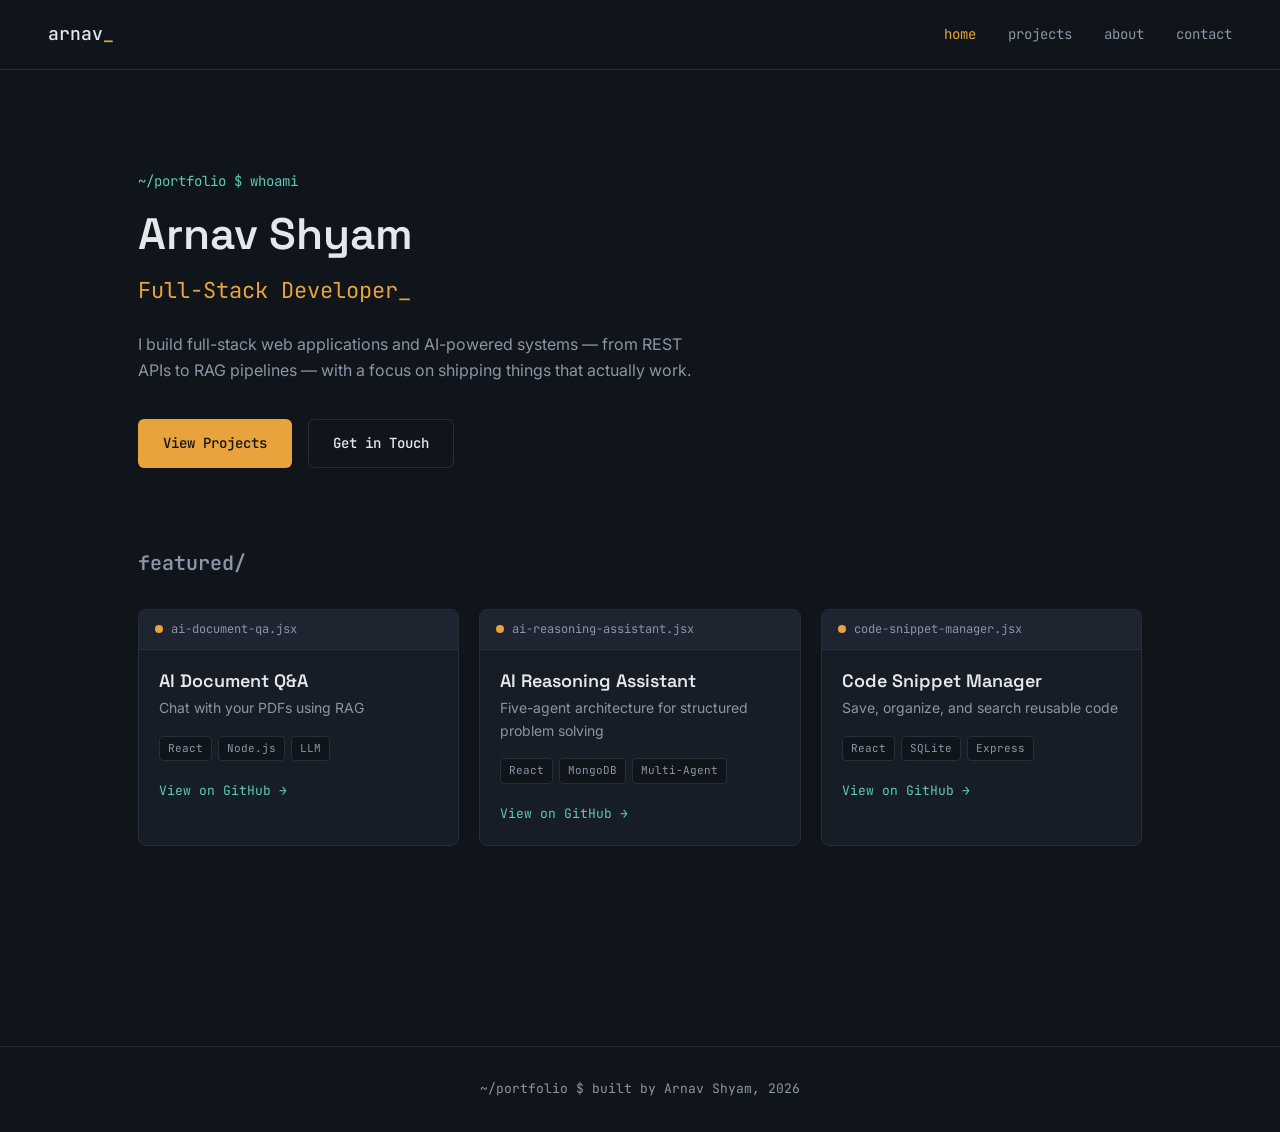
==== index.html @ 19be97e8 "Initial commit: developer portfolio" ====
<!DOCTYPE html>
<html lang="en">
<head>
  <meta charset="UTF-8" />
  <meta name="viewport" content="width=device-width, initial-scale=1.0" />
  <title>Arnav Shyam — Full-Stack Developer</title>
  <link rel="preconnect" href="https://fonts.googleapis.com" />
  <link rel="preconnect" href="https://fonts.gstatic.com" crossorigin />
  <link
    href="https://fonts.googleapis.com/css2?family=Space+Grotesk:wght@400;500;600;700&family=Inter:wght@400;500;600&family=JetBrains+Mono:wght@400;500&display=swap"
    rel="stylesheet"
  />
  <link rel="stylesheet" href="style.css" />
</head>
<body>
  <nav class="nav">
    <a href="index.html" class="nav-logo">arnav<span class="cursor-blink">_</span></a>
    <div class="nav-links">
      <a href="index.html" class="nav-link">home</a>
      <a href="projects.html" class="nav-link">projects</a>
      <a href="about.html" class="nav-link">about</a>
      <a href="contact.html" class="nav-link">contact</a>
    </div>
  </nav>

  <div class="page">
    <section class="hero">
      <p class="hero-eyebrow">~/portfolio $ whoami</p>
      <h1 class="hero-name">Arnav Shyam</h1>
      <p class="hero-role"><span id="hero-role-text"></span><span class="cursor-blink">_</span></p>
      <p class="hero-desc">
        I build full-stack web applications and AI-powered systems —
        from REST APIs to RAG pipelines — with a focus on shipping
        things that actually work.
      </p>
      <div class="hero-actions">
        <a href="projects.html" class="btn btn-primary">View Projects</a>
        <a href="contact.html" class="btn btn-secondary">Get in Touch</a>
      </div>
    </section>

    <section class="featured">
      <h2 class="section-title"><span class="mono-label">featured/</span></h2>
      <div class="project-grid">

        <div class="project-card">
          <div class="card-tab"><span class="dot"></span>ai-document-qa.jsx</div>
          <div class="card-body">
            <h3>AI Document Q&A</h3>
            <p class="card-tagline">Chat with your PDFs using RAG</p>
            <div class="tag-row">
              <span class="tag">React</span>
              <span class="tag">Node.js</span>
              <span class="tag">LLM</span>
            </div>
            <a href="https://github.com/shaym2024arnav-eng/ai-document-qa" target="_blank" rel="noopener noreferrer" class="card-link">View on GitHub →</a>
          </div>
        </div>

        <div class="project-card">
          <div class="card-tab"><span class="dot"></span>ai-reasoning-assistant.jsx</div>
          <div class="card-body">
            <h3>AI Reasoning Assistant</h3>
            <p class="card-tagline">Five-agent architecture for structured problem solving</p>
            <div class="tag-row">
              <span class="tag">React</span>
              <span class="tag">MongoDB</span>
              <span class="tag">Multi-Agent</span>
            </div>
            <a href="https://github.com/shaym2024arnav-eng/Aireasoningassistant" target="_blank" rel="noopener noreferrer" class="card-link">View on GitHub →</a>
          </div>
        </div>

        <div class="project-card">
          <div class="card-tab"><span class="dot"></span>code-snippet-manager.jsx</div>
          <div class="card-body">
            <h3>Code Snippet Manager</h3>
            <p class="card-tagline">Save, organize, and search reusable code</p>
            <div class="tag-row">
              <span class="tag">React</span>
              <span class="tag">SQLite</span>
              <span class="tag">Express</span>
            </div>
            <a href="https://github.com/shaym2024arnav-eng/code-snippet-manager" target="_blank" rel="noopener noreferrer" class="card-link">View on GitHub →</a>
          </div>
        </div>

      </div>
    </section>
  </div>

  <footer>~/portfolio $ built by Arnav Shyam, 2026</footer>

  <script src="script.js"></script>
</body>
</html>
---- style.css ----
:root {
  --bg: #10151c;
  --surface: #171d27;
  --surface-hover: #1e2530;
  --border: #262e3a;
  --text: #e4e7eb;
  --text-muted: #8b95a5;
  --amber: #e8a33d;
  --teal: #5ec8b8;

  --font-display: "Space Grotesk", sans-serif;
  --font-body: "Inter", sans-serif;
  --font-mono: "JetBrains Mono", monospace;
}

* {
  margin: 0;
  padding: 0;
  box-sizing: border-box;
}

body {
  background-color: var(--bg);
  color: var(--text);
  font-family: var(--font-body);
  line-height: 1.6;
}

a {
  color: var(--teal);
  text-decoration: none;
}

a:hover {
  text-decoration: underline;
}

h1, h2, h3, h4 {
  font-family: var(--font-display);
  font-weight: 600;
  line-height: 1.2;
}

::selection {
  background-color: var(--amber);
  color: var(--bg);
}

:focus-visible {
  outline: 2px solid var(--amber);
  outline-offset: 2px;
}

img {
  max-width: 100%;
}

/* ===== NAV ===== */
.nav {
  display: flex;
  justify-content: space-between;
  align-items: center;
  padding: 20px 48px;
  border-bottom: 1px solid var(--border);
  position: sticky;
  top: 0;
  background-color: var(--bg);
  z-index: 10;
}

.nav-logo {
  font-family: var(--font-mono);
  font-size: 18px;
  font-weight: 500;
  color: var(--text) !important;
  text-decoration: none !important;
}

.cursor-blink {
  color: var(--amber);
  animation: blink 1s step-end infinite;
}

@keyframes blink {
  50% { opacity: 0; }
}

.nav-links {
  display: flex;
  gap: 32px;
}

.nav-link {
  font-family: var(--font-mono);
  font-size: 14px;
  color: var(--text-muted) !important;
  text-decoration: none !important;
  transition: color 0.2s;
}

.nav-link:hover {
  color: var(--text) !important;
}

.nav-link.active {
  color: var(--amber) !important;
}

@media (max-width: 640px) {
  .nav { padding: 16px 20px; }
  .nav-links { gap: 16px; }
  .nav-link { font-size: 12px; }
}

/* ===== LAYOUT ===== */
.page {
  max-width: 1100px;
  margin: 0 auto;
  padding: 0 48px;
}

.page-eyebrow {
  font-family: var(--font-mono);
  font-size: 14px;
  color: var(--teal);
  margin: 60px 0 16px;
}

.page h1 {
  font-size: 44px;
  margin-bottom: 12px;
}

.page-desc {
  color: var(--text-muted);
  max-width: 560px;
  margin-bottom: 40px;
}

footer {
  border-top: 1px solid var(--border);
  margin-top: 100px;
  padding: 32px 48px;
  text-align: center;
  font-family: var(--font-mono);
  font-size: 13px;
  color: var(--text-muted);
}

/* ===== HERO (Home) ===== */
.hero {
  padding: 100px 0 80px;
}

.hero-eyebrow {
  font-family: var(--font-mono);
  font-size: 14px;
  color: var(--teal);
  margin-bottom: 16px;
}

.hero-name {
  font-size: 56px;
  margin-bottom: 8px;
}

.hero-role {
  font-family: var(--font-mono);
  font-size: 22px;
  color: var(--amber);
  min-height: 32px;
  margin-bottom: 24px;
}

.hero-desc {
  max-width: 560px;
  color: var(--text-muted);
  font-size: 16px;
  margin-bottom: 36px;
}

.hero-actions {
  display: flex;
  gap: 16px;
}

.btn {
  padding: 12px 24px;
  border-radius: 6px;
  font-family: var(--font-mono);
  font-size: 14px;
  font-weight: 500;
  text-decoration: none !important;
  transition: all 0.2s;
  display: inline-block;
  border: 1px solid transparent;
  cursor: pointer;
}

.btn-primary {
  background-color: var(--amber);
  color: var(--bg) !important;
}

.btn-primary:hover {
  background-color: #f0b158;
}

.btn-secondary {
  background-color: transparent;
  color: var(--text) !important;
  border: 1px solid var(--border);
}

.btn-secondary:hover {
  border-color: var(--teal);
  color: var(--teal) !important;
}

/* ===== PROJECT CARDS (Home featured) ===== */
.featured {
  padding-bottom: 100px;
}

.section-title {
  margin-bottom: 32px;
}

.mono-label {
  font-family: var(--font-mono);
  font-size: 20px;
  color: var(--text-muted);
}

.project-grid {
  display: grid;
  grid-template-columns: repeat(auto-fit, minmax(300px, 1fr));
  gap: 20px;
}

.project-card {
  background-color: var(--surface);
  border: 1px solid var(--border);
  border-radius: 8px;
  overflow: hidden;
  transition: border-color 0.2s, transform 0.2s;
}

.project-card:hover {
  border-color: var(--amber);
  transform: translateY(-2px);
}

.card-tab {
  display: flex;
  align-items: center;
  gap: 8px;
  padding: 10px 16px;
  background-color: var(--surface-hover);
  border-bottom: 1px solid var(--border);
  font-family: var(--font-mono);
  font-size: 12px;
  color: var(--text-muted);
}

.dot {
  width: 8px;
  height: 8px;
  border-radius: 50%;
  background-color: var(--amber);
  flex-shrink: 0;
}

.card-body {
  padding: 20px;
}

.card-body h3 {
  font-size: 18px;
  margin-bottom: 6px;
}

.card-tagline {
  color: var(--text-muted);
  font-size: 14px;
  margin-bottom: 16px;
}

.tag-row {
  display: flex;
  flex-wrap: wrap;
  gap: 6px;
  margin-bottom: 16px;
}

.tag {
  font-family: var(--font-mono);
  font-size: 11px;
  padding: 3px 8px;
  background-color: var(--bg);
  border: 1px solid var(--border);
  border-radius: 4px;
  color: var(--text-muted);
}

.card-link {
  font-family: var(--font-mono);
  font-size: 13px;
  color: var(--teal) !important;
}

/* ===== PROJECTS PAGE (full list) ===== */
.filter-row {
  display: flex;
  flex-wrap: wrap;
  gap: 8px;
  margin-bottom: 40px;
}

.filter-btn {
  font-family: var(--font-mono);
  font-size: 12px;
  padding: 6px 14px;
  border-radius: 20px;
  border: 1px solid var(--border);
  background-color: transparent;
  color: var(--text-muted);
  cursor: pointer;
  transition: all 0.2s;
}

.filter-btn:hover {
  border-color: var(--teal);
  color: var(--text);
}

.filter-btn.active {
  background-color: var(--amber);
  border-color: var(--amber);
  color: var(--bg);
}

.projects-list {
  display: flex;
  flex-direction: column;
  gap: 16px;
  padding-bottom: 100px;
}

.project-row {
  background-color: var(--surface);
  border: 1px solid var(--border);
  border-radius: 8px;
  padding: 24px;
  transition: border-color 0.2s;
}

.project-row:hover {
  border-color: var(--amber);
}

.project-row-header {
  display: flex;
  justify-content: space-between;
  align-items: center;
  margin-bottom: 10px;
  gap: 12px;
  flex-wrap: wrap;
}

.project-row-header h3 {
  font-size: 20px;
}

.row-link {
  font-family: var(--font-mono);
  font-size: 13px;
  white-space: nowrap;
}

.project-row-desc {
  color: var(--text-muted);
  margin-bottom: 16px;
  max-width: 700px;
}

/* ===== ABOUT PAGE ===== */
.about-grid {
  display: grid;
  grid-template-columns: 1fr 1.5fr;
  gap: 60px;
  padding-bottom: 100px;
}

.about-photo-placeholder {
  width: 100%;
  aspect-ratio: 1;
  background-color: var(--surface);
  border: 1px solid var(--border);
  border-radius: 8px;
  display: flex;
  align-items: center;
  justify-content: center;
  font-family: var(--font-mono);
  color: var(--text-muted);
  font-size: 60px;
}

.about-bio p {
  color: var(--text-muted);
  margin-bottom: 16px;
  max-width: 600px;
}

.skills-block {
  margin-top: 32px;
}

.skills-block h3 {
  font-family: var(--font-mono);
  font-size: 14px;
  color: var(--teal);
  margin-bottom: 12px;
  text-transform: lowercase;
}

.skills-block .tag-row {
  margin-bottom: 24px;
}

.timeline {
  margin-top: 32px;
}

.timeline-item {
  display: flex;
  gap: 20px;
  padding-bottom: 20px;
  border-left: 2px solid var(--border);
  padding-left: 20px;
  margin-left: 6px;
  position: relative;
}

.timeline-item::before {
  content: "";
  width: 10px;
  height: 10px;
  border-radius: 50%;
  background-color: var(--amber);
  position: absolute;
  left: -6px;
  top: 4px;
}

.timeline-date {
  font-family: var(--font-mono);
  font-size: 12px;
  color: var(--text-muted);
  white-space: nowrap;
}

.timeline-content strong {
  display: block;
  margin-bottom: 4px;
}

.timeline-content span {
  color: var(--text-muted);
  font-size: 14px;
}

@media (max-width: 768px) {
  .about-grid {
    grid-template-columns: 1fr;
  }
  .about-photo-placeholder {
    max-width: 200px;
  }
}

/* ===== CONTACT PAGE ===== */
.contact-grid {
  display: grid;
  grid-template-columns: 1fr 1fr;
  gap: 60px;
  padding-bottom: 100px;
}

.contact-links {
  display: flex;
  flex-direction: column;
  gap: 16px;
  margin-top: 24px;
}

.contact-link-row {
  display: flex;
  align-items: center;
  gap: 12px;
  padding: 14px 16px;
  background-color: var(--surface);
  border: 1px solid var(--border);
  border-radius: 8px;
  transition: border-color 0.2s;
}

.contact-link-row:hover {
  border-color: var(--teal);
}

.contact-link-row .label {
  font-family: var(--font-mono);
  font-size: 12px;
  color: var(--text-muted);
  width: 70px;
  flex-shrink: 0;
}

.contact-form {
  display: flex;
  flex-direction: column;
  gap: 14px;
}

.contact-form label {
  font-family: var(--font-mono);
  font-size: 12px;
  color: var(--text-muted);
  margin-bottom: -6px;
}

.contact-form input,
.contact-form textarea {
  padding: 12px 14px;
  border-radius: 6px;
  border: 1px solid var(--border);
  background-color: var(--surface);
  color: var(--text);
  font-family: var(--font-body);
  font-size: 14px;
}

.contact-form textarea {
  resize: vertical;
  min-height: 120px;
}

.contact-form input:focus,
.contact-form textarea:focus {
  outline: none;
  border-color: var(--amber);
}

@media (max-width: 768px) {
  .contact-grid {
    grid-template-columns: 1fr;
  }
}

@media (max-width: 640px) {
  .page { padding: 0 20px; }
  .page-eyebrow { margin-top: 40px; }
  .page h1 { font-size: 32px; }
  .hero { padding: 60px 0 50px; }
  .hero-name { font-size: 36px; }
  .hero-role { font-size: 16px; }
  .hero-actions { flex-direction: column; }
}
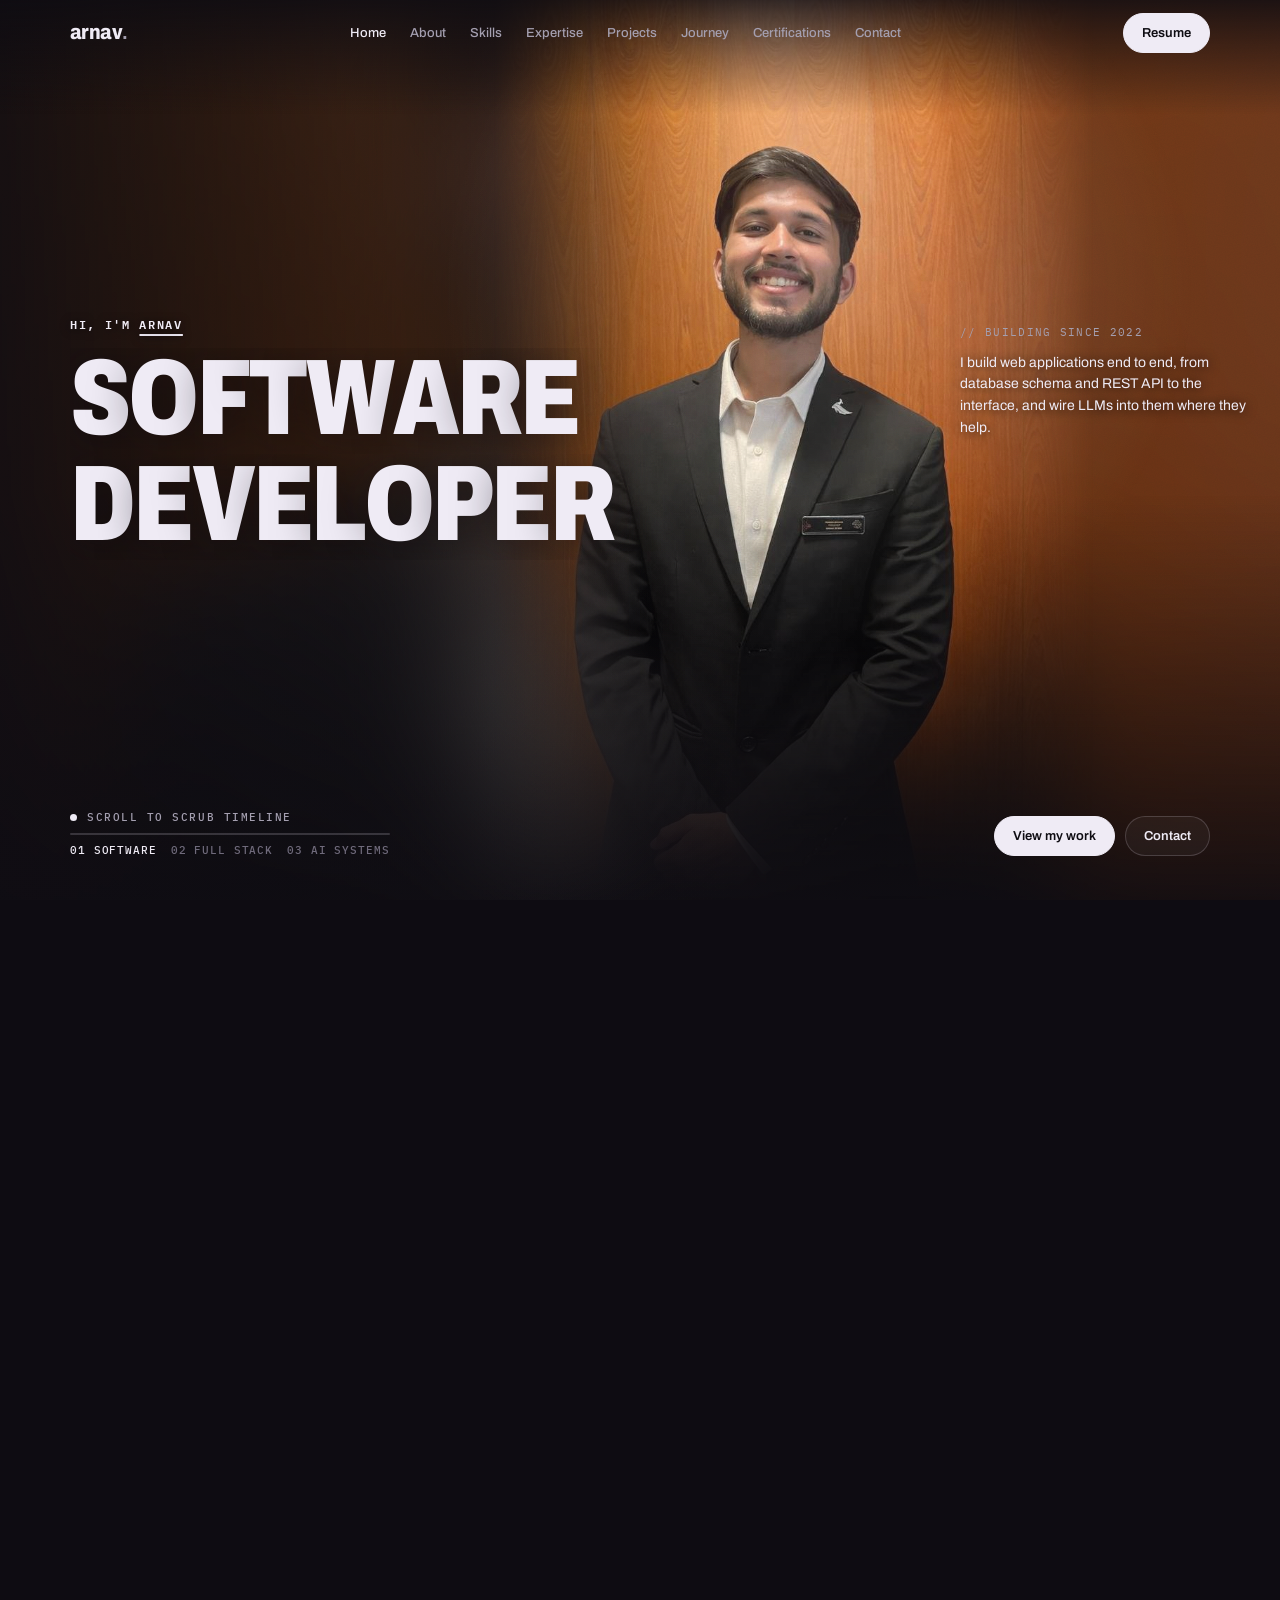
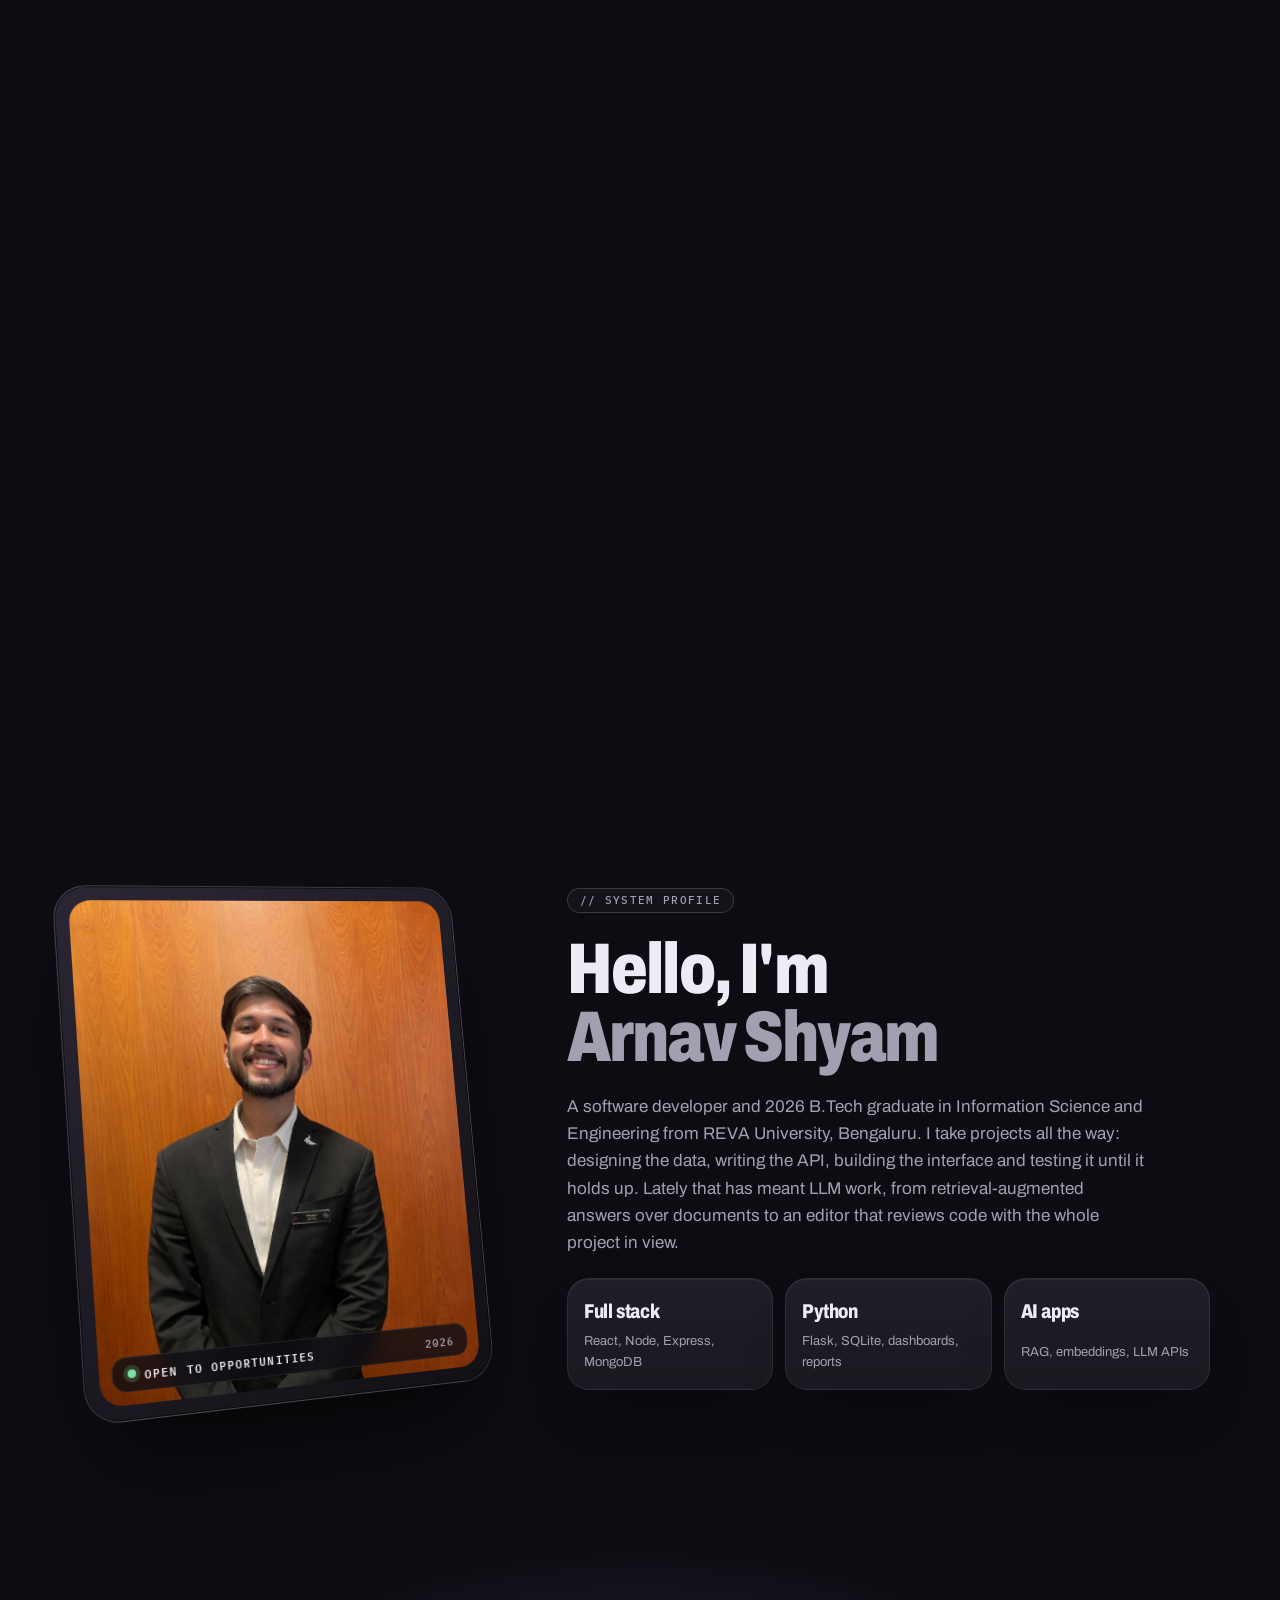
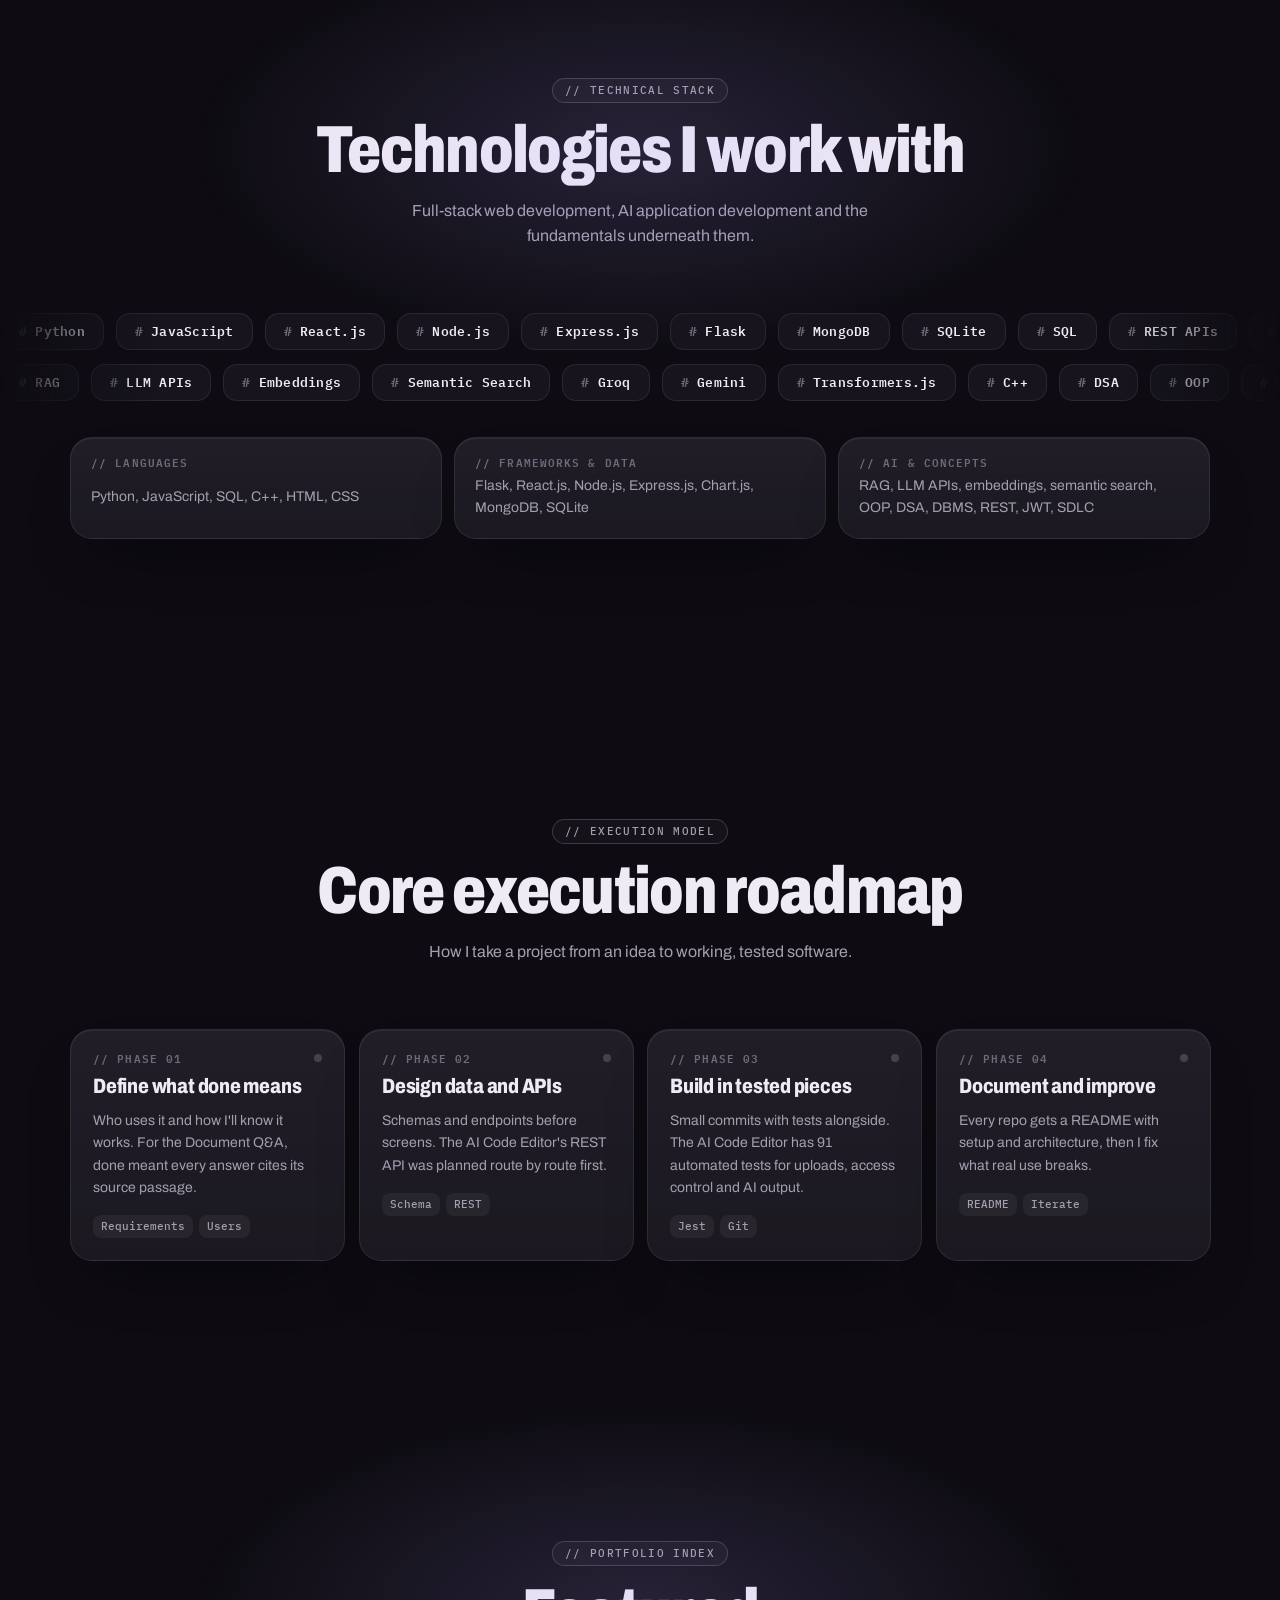
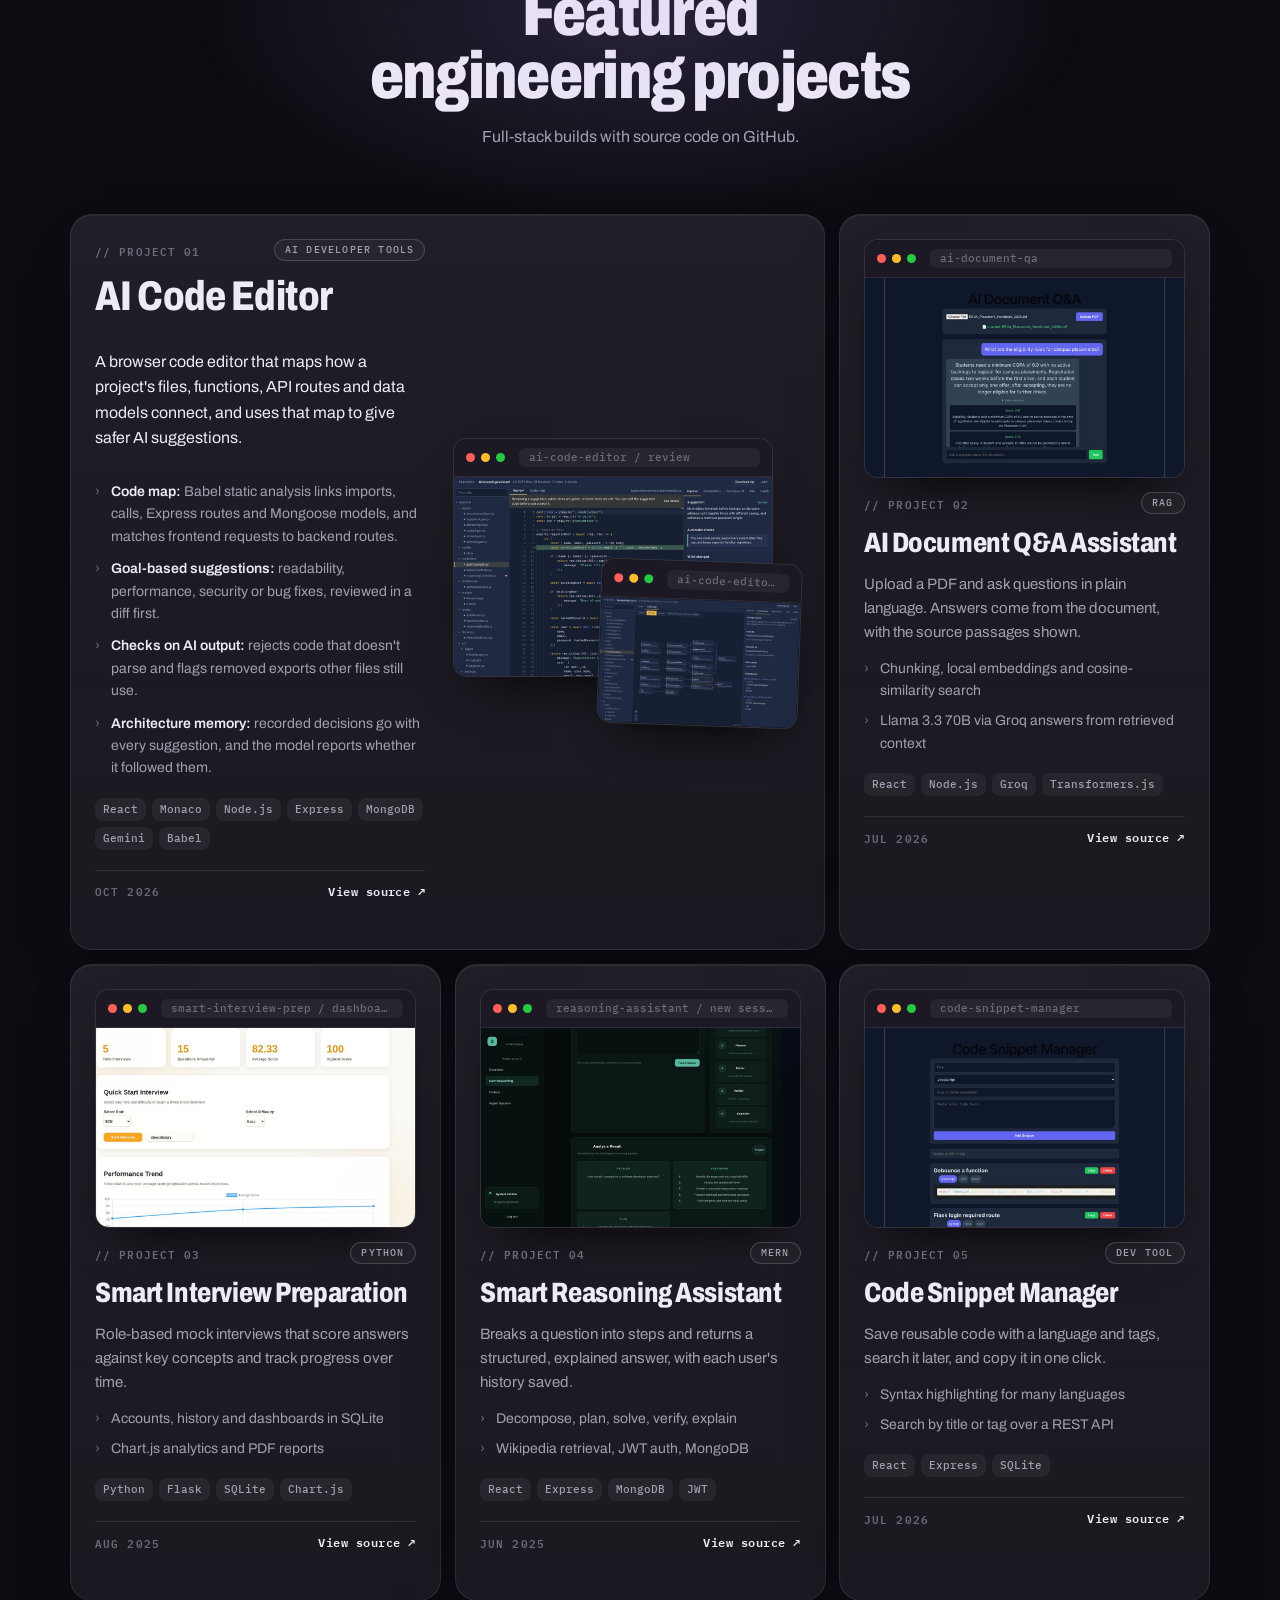
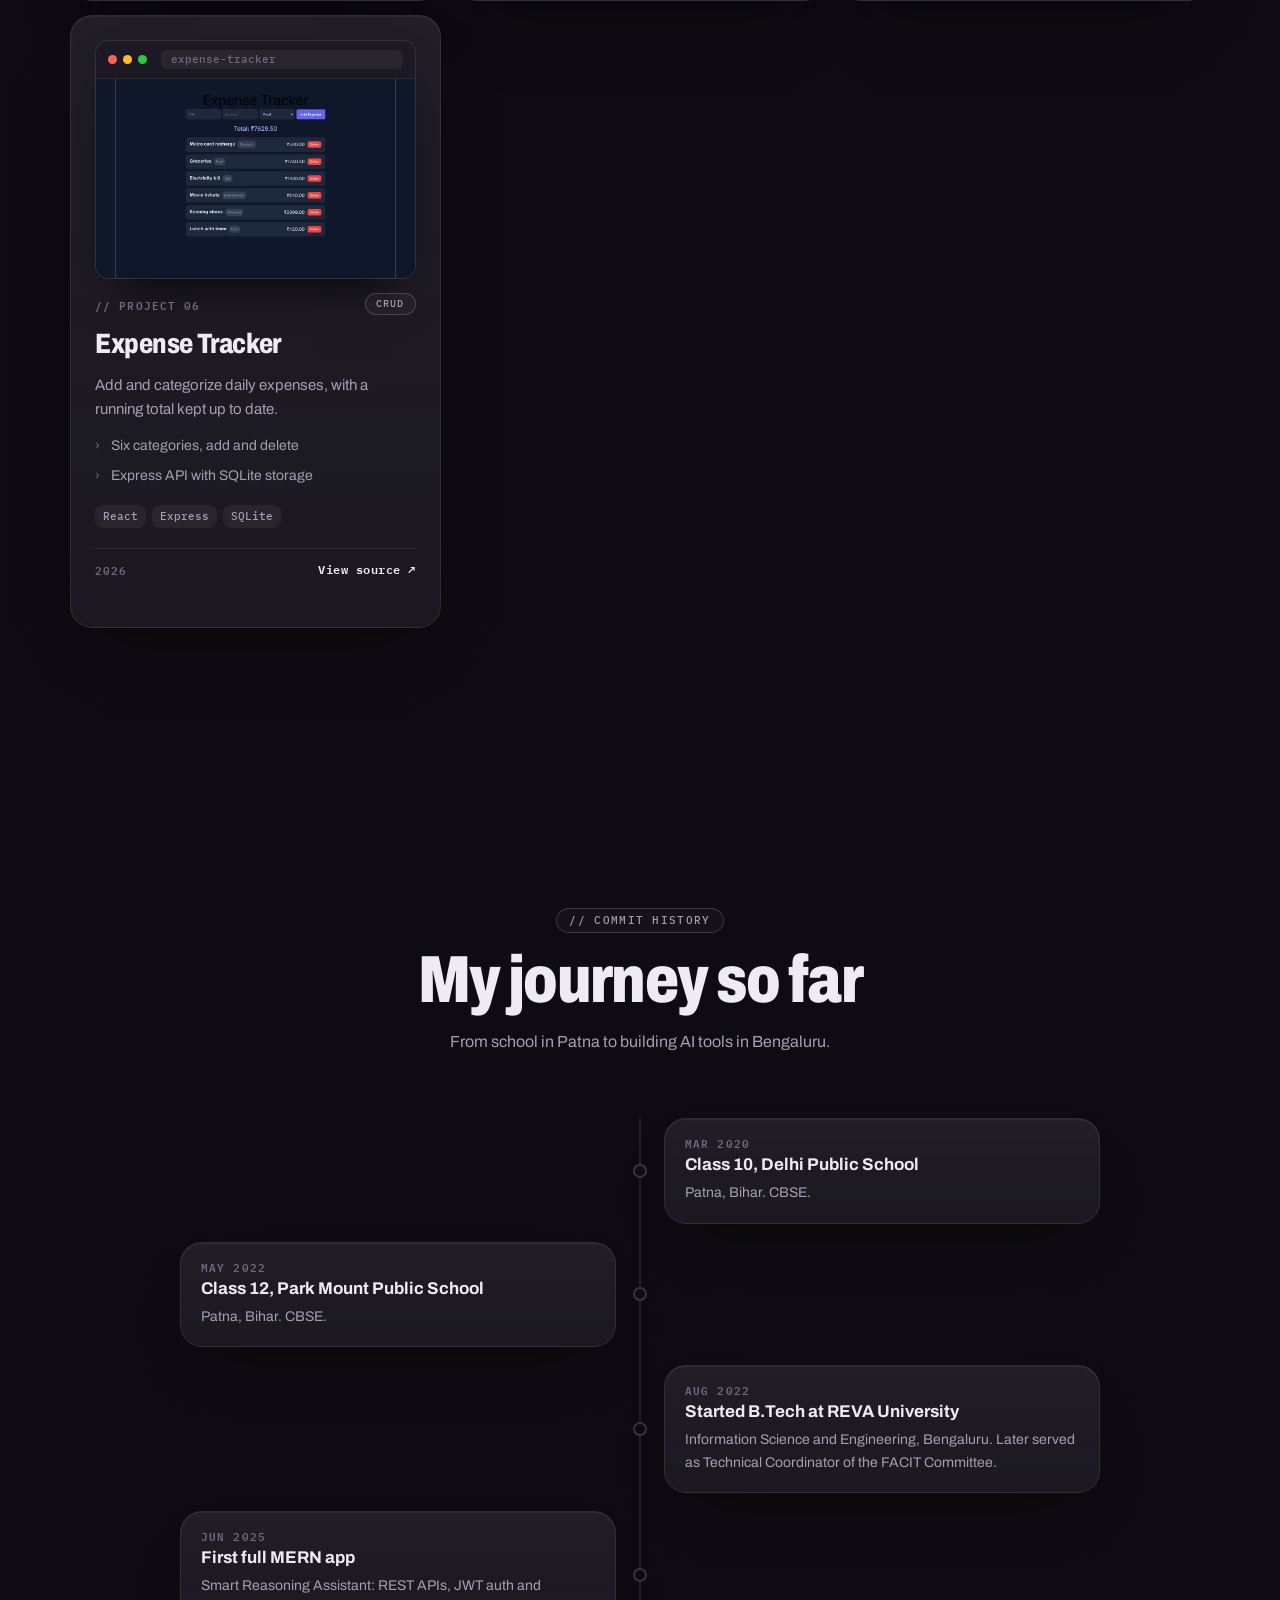
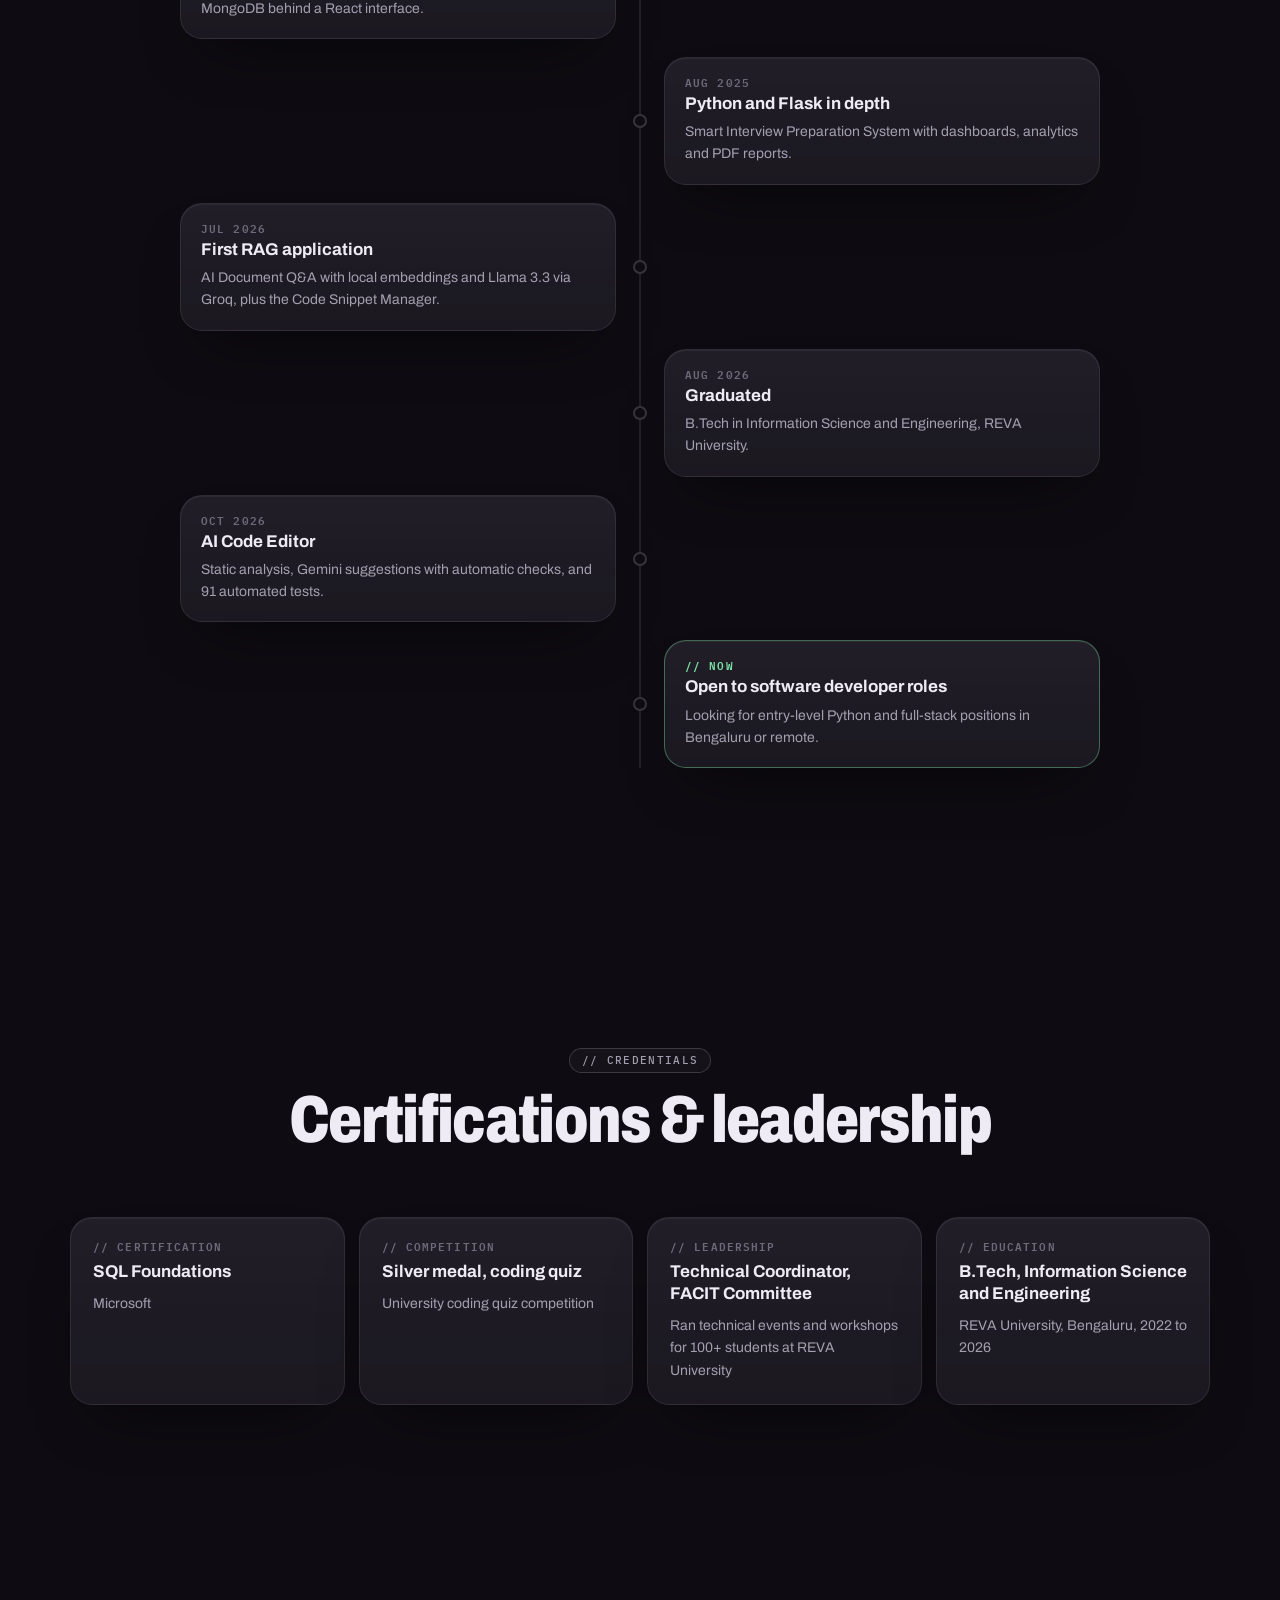
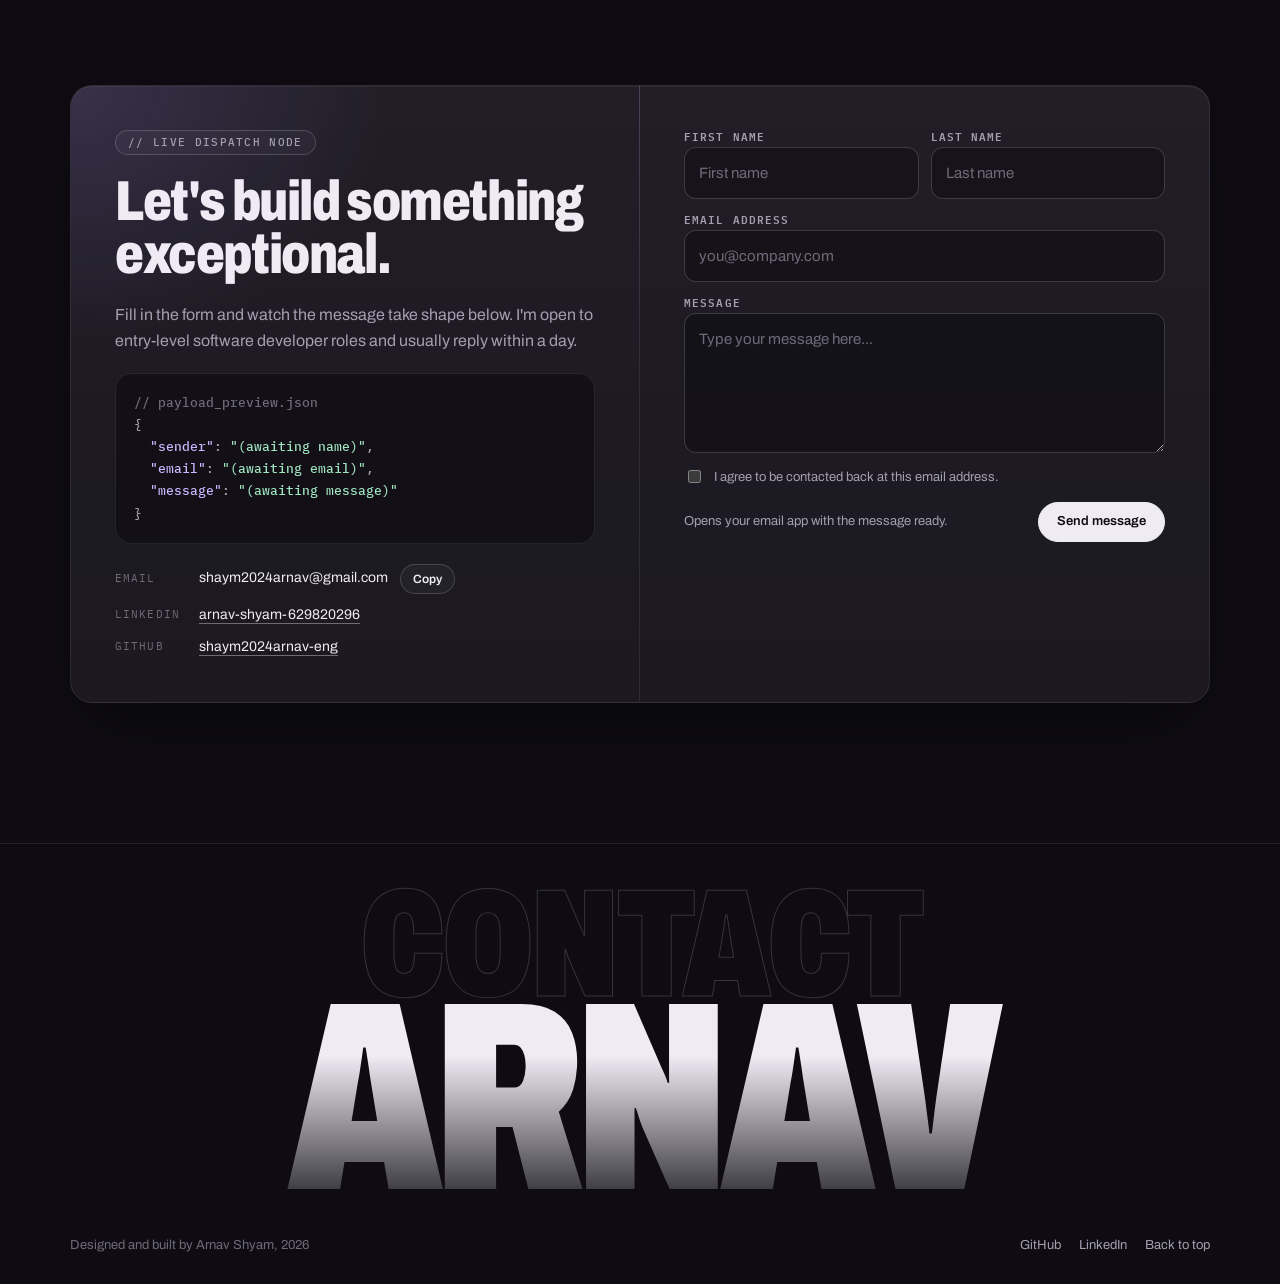
==== commit 09ff9e16: "Add new portfolio design" ====
--- a/index.html
+++ b/index.html
@@ -1,96 +1,983 @@
-<!DOCTYPE html>
+<!doctype html>
 <html lang="en">
 <head>
-  <meta charset="UTF-8" />
-  <meta name="viewport" content="width=device-width, initial-scale=1.0" />
-  <title>Arnav Shyam — Full-Stack Developer</title>
-  <link rel="preconnect" href="https://fonts.googleapis.com" />
-  <link rel="preconnect" href="https://fonts.gstatic.com" crossorigin />
-  <link
-    href="https://fonts.googleapis.com/css2?family=Space+Grotesk:wght@400;500;600;700&family=Inter:wght@400;500;600&family=JetBrains+Mono:wght@400;500&display=swap"
-    rel="stylesheet"
-  />
-  <link rel="stylesheet" href="style.css" />
+<meta charset="utf-8">
+<meta name="viewport" content="width=device-width, initial-scale=1, viewport-fit=cover">
+<title>Arnav Shyam</title>
+<meta name="claude:viewport-fit-sides" content="cover">
+<meta name="description" content="Arnav Shyam, software developer in Bengaluru building full-stack web apps and AI applications: RAG, LLM tools and REST APIs.">
+<link rel="icon" type="image/svg+xml" href="favicon.svg">
+<meta name="theme-color" content="#0e0c12">
+<link rel="canonical" href="https://shaym2024arnav-eng.github.io/portfolio/">
+<meta property="og:type" content="website">
+<meta property="og:url" content="https://shaym2024arnav-eng.github.io/portfolio/">
+<meta property="og:title" content="Arnav Shyam, Software Developer">
+<meta property="og:description" content="Full-stack web apps and AI applications: RAG, LLM tools and REST APIs. Six projects with source code.">
+<meta property="og:image" content="https://shaym2024arnav-eng.github.io/portfolio/og-image.jpg">
+<meta property="og:image:width" content="1200">
+<meta property="og:image:height" content="630">
+<meta name="twitter:card" content="summary_large_image">
+<link rel="preload" as="image" href="photo.jpg">
+<link rel="preconnect" href="https://fonts.googleapis.com">
+<link rel="preconnect" href="https://fonts.gstatic.com" crossorigin>
+<link rel="stylesheet" href="https://fonts.googleapis.com/css2?family=Archivo:wdth,wght@62..125,300..900&family=IBM+Plex+Mono:wght@400;500;600&display=swap">
+<style>
+/* Layout: a full-screen spotlight hero that scrubs with scroll and tilts away, then centered sections of glass cards that tilt into place. */
+:root {
+  --void: #0e0c12;          /* page */
+  --slab: #17141d;          /* cards */
+  --edge: rgba(236, 230, 246, 0.09);
+  --edge-strong: rgba(236, 230, 246, 0.18);
+  --ink: #efebf5;           /* text */
+  --haze: #a49fb0;          /* secondary */
+  --mist: #6f6a7b;          /* tertiary */
+  --live: #7be3a6;          /* availability dot */
+  --glow: rgba(178, 150, 255, 0.16);
+  --display: "Archivo", "Arial Narrow", "Helvetica Neue", Arial, sans-serif;
+  --body: "Archivo", "Helvetica Neue", Arial, sans-serif;
+  --mono: "IBM Plex Mono", ui-monospace, "SFMono-Regular", Consolas, monospace;
+  --wrap: 1180px;
+  --gl: max(20px, env(safe-area-inset-left, 0px));
+  --gr: max(20px, env(safe-area-inset-right, 0px));
+  color-scheme: dark;
+}
+* { box-sizing: border-box; }
+html { scroll-behavior: smooth; scroll-padding-top: 76px; }
+body { margin: 0; background: var(--void); color: var(--ink); font: 400 1rem/1.6 var(--body); -webkit-font-smoothing: antialiased; overflow-x: hidden; }
+body::before { content: ""; position: fixed; inset: 0 0 auto; height: env(safe-area-inset-top, 0px); z-index: 60; background: var(--void); }
+a { color: inherit; }
+img { max-width: 100%; display: block; }
+[hidden] { display: none !important; }
+:focus-visible { outline: 2px solid var(--ink); outline-offset: 3px; }
+::selection { background: var(--ink); color: var(--void); }
+.wrap { width: min(var(--wrap), 100%); margin: 0 auto; padding-left: var(--gl); padding-right: var(--gr); }
+
+.mono { font-family: var(--mono); }
+.tag {
+  display: inline-flex; align-items: center; gap: 8px; padding: 6px 12px; border-radius: 999px;
+  border: 1px solid var(--edge-strong); background: rgba(255, 255, 255, 0.03);
+  font: 500 0.6875rem/1 var(--mono); letter-spacing: 0.12em; text-transform: uppercase; color: var(--haze);
+}
+.heavy { font-family: var(--display); font-variation-settings: "wdth" 78; font-weight: 850; letter-spacing: -0.025em; line-height: 0.95; margin: 0; }
+
+/* Header ----------------------------------------------------------- */
+.top { position: fixed; top: env(safe-area-inset-top, 0px); left: 0; right: 0; z-index: 50; transition: background-color .35s, border-color .35s; border-bottom: 1px solid transparent; }
+.top::before { content: ""; position: absolute; inset: 0 0 -48px; background: linear-gradient(180deg, rgba(14, 12, 18, .85), rgba(14, 12, 18, 0)); pointer-events: none; transition: opacity .35s; }
+.top.solid { background: rgba(14, 12, 18, .78); backdrop-filter: blur(16px) saturate(140%); -webkit-backdrop-filter: blur(16px) saturate(140%); border-bottom-color: var(--edge); }
+.top.solid::before { opacity: 0; }
+.top .wrap { position: relative; display: flex; align-items: center; gap: 24px; height: 66px; }
+.logo { font-family: var(--display); font-variation-settings: "wdth" 88; font-weight: 800; font-size: 1.3rem; letter-spacing: -0.03em; text-decoration: none; }
+.logo b { color: var(--haze); }
+.nav { display: flex; gap: 24px; margin: 0 auto; }
+.nav a { text-decoration: none; color: var(--haze); font-size: .8125rem; font-weight: 500; transition: color .2s; }
+.nav a:hover, .nav a.active { color: var(--ink); }
+.pill {
+  display: inline-flex; align-items: center; justify-content: center; gap: 8px; min-height: 40px; padding: 0 18px; border-radius: 999px;
+  border: 1px solid var(--edge-strong); background: rgba(255, 255, 255, .04); color: var(--ink);
+  font: 600 .8125rem/1 var(--body); text-decoration: none; cursor: pointer; transition: background-color .2s, border-color .2s, transform .3s cubic-bezier(.2,.7,.2,1);
+}
+.pill:hover { border-color: rgba(236, 230, 246, .4); background: rgba(255, 255, 255, .08); }
+.pill.solid { background: var(--ink); color: var(--void); border-color: var(--ink); }
+.pill.solid:hover { background: #fff; }
+.menu-btn { display: none; }
+
+/* Hero ------------------------------------------------------------- */
+.hero-track { position: relative; height: 260vh; }
+.hero-sticky { position: sticky; top: 0; height: 100vh; min-height: 600px; overflow: hidden; perspective: 1400px; }
+.stage { position: absolute; inset: 0; overflow: hidden; transform-origin: 50% 100%; will-change: transform; background: #1a1620; }
+.stage-fill { position: absolute; inset: -60px; background-size: cover; background-position: center 30%; filter: blur(46px) brightness(.55) saturate(1.1); transform: scale(1.15); }
+.stage-photo { position: absolute; inset: 0; display: flex; justify-content: center; align-items: flex-end; will-change: transform; transform-origin: 62% 35%; }
+.stage-photo img {
+  height: 100%; width: auto; max-width: none; margin-left: 24vw;
+  -webkit-mask-image: linear-gradient(90deg, transparent 0%, #000 26%, #000 74%, transparent 100%), linear-gradient(180deg, #000 70%, transparent 100%);
+  -webkit-mask-composite: source-in;
+  mask-image: linear-gradient(90deg, transparent 0%, #000 26%, #000 74%, transparent 100%), linear-gradient(180deg, #000 70%, transparent 100%);
+  mask-composite: intersect;
+}
+.spot { position: absolute; inset: 0; pointer-events: none; background:
+  radial-gradient(42% 60% at 64% 32%, rgba(255, 248, 240, .16), transparent 70%),
+  linear-gradient(90deg, rgba(14, 12, 18, .92) 0%, rgba(14, 12, 18, .55) 34%, rgba(14, 12, 18, 0) 58%),
+  linear-gradient(180deg, rgba(14, 12, 18, 0) 55%, rgba(14, 12, 18, .9) 100%); }
+.grain { position: absolute; inset: 0; opacity: .08; pointer-events: none; mix-blend-mode: overlay;
+  background-image: url("data:image/svg+xml,%3Csvg xmlns='http://www.w3.org/2000/svg' width='160' height='160'%3E%3Cfilter id='n'%3E%3CfeTurbulence type='fractalNoise' baseFrequency='.9' numOctaves='2' stitchTiles='stitch'/%3E%3C/filter%3E%3Crect width='100%25' height='100%25' filter='url(%23n)'/%3E%3C/svg%3E"); }
+.hero-ui { position: absolute; inset: 0; display: grid; grid-template-rows: 1fr auto; padding-top: 66px; }
+.hero-main { align-self: center; }
+.hero-hi { font: 600 .75rem/1 var(--mono); letter-spacing: .14em; text-transform: uppercase; margin: 0 0 18px; text-shadow: 0 1px 10px rgba(14, 12, 18, .9); }
+.hero-hi u { text-decoration-thickness: 2px; text-underline-offset: 5px; }
+.titles { display: grid; font-size: clamp(3rem, 8.4vw, 7.5rem); text-transform: uppercase; text-shadow: 0 4px 40px rgba(14, 12, 18, .5); }
+.titles > span { grid-area: 1 / 1; }
+.titles i { display: block; font-style: normal; overflow: hidden; padding-bottom: .04em; }
+/* Each letter rolls up in turn; the outgoing title drops away. */
+.titles .ch { display: inline-block; transition: transform .7s cubic-bezier(.2,.75,.15,1), opacity .5s; transition-delay: calc(var(--i) * 24ms); }
+.titles > span[aria-hidden="true"] .ch { transform: translateY(110%) rotate(6deg); opacity: 0; transition-delay: calc(var(--i) * 10ms); }
+.hero-note { position: absolute; right: var(--gr); top: 36%; width: min(300px, 26vw); display: grid; gap: 10px; }
+.hero-note .mono { font-size: .6875rem; letter-spacing: .12em; text-transform: uppercase; color: var(--haze); }
+.hero-note p { margin: 0; font-size: .875rem; line-height: 1.55; color: var(--ink); text-shadow: 0 1px 12px rgba(14, 12, 18, .9); }
+.hero-foot { display: flex; align-items: end; justify-content: space-between; gap: 20px; padding-bottom: clamp(24px, 5vh, 44px); flex-wrap: wrap; }
+.scrub { display: grid; gap: 10px; min-width: 0; }
+.scrub-label { font: 500 .6875rem/1 var(--mono); letter-spacing: .14em; text-transform: uppercase; color: var(--haze); display: flex; align-items: center; gap: 10px; }
+.scrub-label::before { content: ""; width: 7px; height: 7px; border-radius: 50%; background: var(--ink); animation: pulse 2s infinite; }
+@keyframes pulse { 50% { opacity: .25; } }
+.scrub-bar { width: min(320px, 60vw); height: 2px; background: var(--edge-strong); border-radius: 2px; overflow: hidden; }
+.scrub-bar i { display: block; height: 100%; width: 0; background: var(--ink); }
+.scrub-steps { display: flex; gap: 14px; font: 500 .6875rem/1 var(--mono); letter-spacing: .08em; text-transform: uppercase; color: var(--mist); }
+.scrub-steps span.on { color: var(--ink); }
+.hero-actions { display: flex; gap: 10px; }
+
+/* Sections ---------------------------------------------------------- */
+section { position: relative; padding-block: clamp(84px, 11vw, 140px); }
+.center-head { display: grid; justify-items: center; text-align: center; gap: 16px; margin: 0 auto clamp(40px, 5vw, 64px); max-width: 720px; }
+.center-head h2 { font-size: clamp(2.3rem, 5.2vw, 4.25rem); text-wrap: balance; }
+.center-head p { margin: 0; color: var(--haze); max-width: 56ch; }
+.ambient::before { content: ""; position: absolute; left: 50%; top: 0; width: min(900px, 100%); height: 420px; transform: translateX(-50%); background: radial-gradient(closest-side, var(--glow), transparent); pointer-events: none; }
+
+.glass {
+  position: relative; border-radius: 22px; border: 1px solid var(--edge); overflow: hidden;
+  background: linear-gradient(180deg, rgba(255, 255, 255, .045), rgba(255, 255, 255, .015)), var(--slab);
+  box-shadow: 0 30px 60px -30px rgba(0, 0, 0, .7), inset 0 1px 0 rgba(255, 255, 255, .05);
+}
+.glass::after { content: ""; position: absolute; inset: 0; pointer-events: none; opacity: 0; transition: opacity .3s;
+  background: radial-gradient(360px circle at var(--mx, 50%) var(--my, 0%), rgba(255, 255, 255, .07), transparent 60%); }
+.glass:hover::after { opacity: 1; }
+.code-label { font: 600 .6875rem/1 var(--mono); letter-spacing: .1em; text-transform: uppercase; color: var(--mist); }
+
+/* Scroll reveal: elements tilt up into place. Visible by default; JS opts in. */
+.js .reveal { opacity: 0; transform: perspective(1000px) rotateX(18deg) translateY(60px) scale(.96); filter: blur(10px);
+  transition: opacity .9s cubic-bezier(.2,.7,.2,1), transform .9s cubic-bezier(.2,.7,.2,1), filter .9s; transition-delay: var(--d, 0s); }
+.js .reveal.in { opacity: 1; transform: none; filter: none; }
+
+/* About */
+.about-grid { display: grid; grid-template-columns: minmax(0, 420px) minmax(0, 1fr); gap: clamp(36px, 6vw, 90px); align-items: center; }
+.device-scene { perspective: 1200px; }
+.device {
+  position: relative; padding: 14px; border-radius: 34px; background: linear-gradient(145deg, #2b2633, #121016);
+  border: 1px solid var(--edge-strong); box-shadow: 0 50px 90px -30px rgba(0, 0, 0, .85), 0 0 0 1px rgba(0, 0, 0, .6) inset;
+  transform: rotateY(16deg) rotateX(6deg) rotateZ(-3deg); transition: transform .8s cubic-bezier(.2,.7,.2,1);
+}
+.device:hover { transform: rotateY(4deg) rotateX(2deg) rotateZ(-1deg); }
+.device-screen { position: relative; aspect-ratio: 4 / 5; border-radius: 22px; overflow: hidden; background: #2a2430; }
+.device-screen img { width: 100%; height: 100%; object-fit: cover; object-position: 50% 18%; }
+.device-screen::after { content: ""; position: absolute; inset: 0; background: linear-gradient(125deg, rgba(255, 255, 255, .22), transparent 38%); pointer-events: none; }
+.open-badge {
+  position: absolute; left: 26px; right: 26px; bottom: 26px; display: flex; align-items: center; justify-content: space-between; gap: 10px;
+  padding: 10px 14px; border-radius: 14px; background: rgba(14, 12, 18, .78); backdrop-filter: blur(10px); -webkit-backdrop-filter: blur(10px);
+  font: 600 .6875rem/1 var(--mono); letter-spacing: .1em; text-transform: uppercase; border: 1px solid var(--edge);
+}
+.open-badge span:first-child { display: inline-flex; align-items: center; gap: 8px; }
+.open-badge span:first-child::before { content: ""; width: 8px; height: 8px; border-radius: 50%; background: var(--live); box-shadow: 0 0 0 4px rgba(123, 227, 166, .2); }
+.open-badge span:last-child { color: var(--haze); }
+.about-body { display: grid; gap: 22px; min-width: 0; }
+.about-body h2 { font-size: clamp(2.6rem, 5.6vw, 4.6rem); }
+.about-body h2 span { color: var(--haze); }
+.about-body > p { margin: 0; color: var(--haze); font-size: 1.0625rem; max-width: 58ch; }
+.stats { display: grid; grid-template-columns: repeat(3, minmax(0, 1fr)); gap: 12px; }
+.stat { padding: 16px; display: grid; gap: 4px; }
+.stat strong { font-family: var(--display); font-variation-settings: "wdth" 80; font-size: 1.25rem; font-weight: 800; letter-spacing: -.01em; }
+.stat span { font-size: .8125rem; color: var(--haze); }
+
+/* Technologies marquee */
+.marquee { display: grid; gap: 14px; overflow: hidden; -webkit-mask-image: linear-gradient(90deg, transparent, #000 12%, #000 88%, transparent); mask-image: linear-gradient(90deg, transparent, #000 12%, #000 88%, transparent); }
+.lane { display: flex; gap: 12px; width: max-content; animation: slide 46s linear infinite; }
+.lane.rev { animation-direction: reverse; animation-duration: 52s; }
+.marquee:hover .lane { animation-play-state: paused; }
+@keyframes slide { to { transform: translateX(-50%); } }
+.chip { white-space: nowrap; padding: 11px 18px; border-radius: 14px; border: 1px solid var(--edge); background: var(--slab); font: 600 .8125rem/1 var(--mono); letter-spacing: .02em; }
+.chip em { font-style: normal; color: var(--mist); margin-right: 8px; }
+.stack-groups { display: grid; grid-template-columns: repeat(3, minmax(0, 1fr)); gap: 12px; margin-top: 36px; }
+.stack-groups .glass { padding: 18px 20px; display: grid; gap: 8px; }
+.stack-groups p { margin: 0; color: var(--haze); font-size: .875rem; }
+
+/* Roadmap */
+.phases { display: grid; grid-template-columns: repeat(4, minmax(0, 1fr)); gap: 14px; list-style: none; margin: 0; padding: 0; }
+.phase { padding: 22px; display: grid; gap: 12px; align-content: start; }
+.phase header { display: flex; justify-content: space-between; align-items: center; }
+.phase header span:last-child { width: 8px; height: 8px; border-radius: 50%; background: var(--edge-strong); }
+.phase h3 { margin: 0; font-family: var(--display); font-variation-settings: "wdth" 82; font-size: 1.3rem; font-weight: 800; letter-spacing: -.01em; line-height: 1.1; }
+.phase p { margin: 0; color: var(--haze); font-size: .875rem; }
+.mini { display: flex; flex-wrap: wrap; gap: 6px; margin-top: 4px; }
+.mini span { font: 500 .6875rem/1 var(--mono); padding: 6px 8px; border-radius: 8px; background: rgba(255, 255, 255, .05); color: var(--haze); }
+
+/* Projects */
+.projects { display: grid; grid-template-columns: repeat(3, minmax(0, 1fr)); gap: 14px; }
+.project { padding: 24px; display: grid; gap: 14px; align-content: start; transition: transform .35s cubic-bezier(.2,.7,.2,1), border-color .3s, opacity .9s, filter .9s; }
+.js .project.reveal.in:hover, .project:hover { transform: translateY(-6px); border-color: var(--edge-strong); }
+.project.lead { grid-column: span 2; }
+.project header { display: flex; justify-content: space-between; align-items: center; gap: 10px; }
+.project header .tag { padding: 5px 10px; font-size: .625rem; }
+.project h3 { margin: 0; font-family: var(--display); font-variation-settings: "wdth" 80; font-size: clamp(1.4rem, 2.2vw, 1.75rem); font-weight: 800; letter-spacing: -.015em; line-height: 1.05; }
+.project.lead h3 { font-size: clamp(1.9rem, 3.4vw, 2.6rem); }
+.project > p { margin: 0; color: var(--haze); font-size: .9375rem; }
+.project ul { margin: 0; padding: 0; list-style: none; display: grid; gap: 8px; font-size: .875rem; color: var(--haze); }
+.project li { padding-left: 16px; position: relative; }
+.project li::before { content: "›"; position: absolute; left: 0; color: var(--mist); }
+.project li strong { color: var(--ink); font-weight: 600; }
+.project footer { display: flex; justify-content: space-between; align-items: center; gap: 12px; flex-wrap: wrap; margin-top: 6px; padding-top: 14px; border-top: 1px solid var(--edge); }
+.repo { font: 600 .75rem/1 var(--mono); letter-spacing: .04em; text-decoration: none; color: var(--ink); }
+.repo:hover { text-decoration: underline; text-underline-offset: 4px; }
+.lead-cols { display: grid; grid-template-columns: minmax(0, 1fr) minmax(0, 1fr); gap: 8px 28px; }
+
+/* Screenshots in a browser frame */
+.shot { margin: 0; border-radius: 14px; overflow: hidden; border: 1px solid var(--edge-strong); background: #0b0a0e; box-shadow: 0 24px 50px -24px rgba(0, 0, 0, .9); }
+.shot-bar { display: flex; align-items: center; gap: 6px; padding: 9px 12px; background: #1c1924; border-bottom: 1px solid var(--edge); }
+.shot-bar span { width: 9px; height: 9px; border-radius: 50%; background: #3a3545; }
+.shot-bar span:nth-child(1) { background: #ff6159; } .shot-bar span:nth-child(2) { background: #ffbd2e; } .shot-bar span:nth-child(3) { background: #28c941; }
+.shot-bar em { margin-left: 8px; flex: 1; min-width: 0; padding: 4px 10px; border-radius: 6px; background: rgba(255, 255, 255, .05); font: 500 .6875rem/1 var(--mono); font-style: normal; color: var(--mist); overflow: hidden; text-overflow: ellipsis; white-space: nowrap; }
+.shot-view { aspect-ratio: 16 / 10; overflow: hidden; }
+.shot-view img { width: 100%; height: 100%; object-fit: cover; object-position: top; transition: transform 1.2s cubic-bezier(.2,.7,.2,1); }
+.project:hover .shot-view img { transform: scale(1.04); }
+.lead-grid { display: grid; grid-template-columns: minmax(0, 1fr) minmax(0, 1.05fr); gap: 28px; align-items: center; }
+.lead-text { display: grid; gap: 14px; align-content: start; min-width: 0; }
+.lead-text ul { gap: 10px; }
+.lead-shots { position: relative; padding-bottom: 14%; padding-right: 8%; }
+.lead-shots .shot:last-child { position: absolute; right: 0; bottom: 0; width: 58%; transform: rotate(2deg); }
+
+/* Journey timeline */
+.journey { position: relative; list-style: none; margin: 0 auto; padding: 0; max-width: 920px; display: grid; gap: 18px; }
+.journey::before { content: ""; position: absolute; left: 50%; top: 0; bottom: 0; width: 2px; margin-left: -1px; background: var(--edge); }
+.journey-fill { position: absolute; left: 50%; top: 0; width: 2px; margin-left: -1px; height: 0; background: linear-gradient(180deg, rgba(178, 150, 255, .9), var(--ink)); box-shadow: 0 0 18px rgba(178, 150, 255, .5); }
+.step { position: relative; display: grid; grid-template-columns: minmax(0, 1fr) 48px minmax(0, 1fr); align-items: center; }
+.step .glass { padding: 18px 20px; display: grid; gap: 6px; }
+.step:nth-child(odd) .glass { grid-column: 1; }
+.step:nth-child(even) .glass { grid-column: 3; }
+.step .glass h3 { margin: 0; font-size: 1.0625rem; font-weight: 700; line-height: 1.3; }
+.step .glass p { margin: 0; color: var(--haze); font-size: .875rem; }
+.step-dot { grid-column: 2; grid-row: 1; justify-self: center; width: 14px; height: 14px; border-radius: 50%; background: var(--void); border: 2px solid var(--edge-strong); transition: background-color .4s, border-color .4s, box-shadow .4s; z-index: 1; }
+.step.lit .step-dot { background: var(--ink); border-color: var(--ink); box-shadow: 0 0 0 6px rgba(178, 150, 255, .18); }
+.step.now .glass { border-color: rgba(123, 227, 166, .4); }
+.step.now .code-label { color: var(--live); }
+
+/* Certifications */
+.certs { display: grid; grid-template-columns: repeat(4, minmax(0, 1fr)); gap: 14px; }
+.cert { padding: 22px; display: grid; gap: 10px; align-content: start; }
+.cert h3 { margin: 0; font-size: 1.0625rem; font-weight: 700; line-height: 1.3; }
+.cert p { margin: 0; color: var(--haze); font-size: .875rem; }
+
+/* Contact */
+.dispatch { display: grid; grid-template-columns: minmax(0, 1fr) minmax(0, 1fr); }
+.dispatch-left { padding: clamp(24px, 4vw, 44px); display: grid; gap: 20px; align-content: start; border-right: 1px solid var(--edge); background: radial-gradient(80% 60% at 0% 0%, var(--glow), transparent 70%); }
+.dispatch-left h2 { font-size: clamp(2.2rem, 4.4vw, 3.6rem); }
+.dispatch-left > p { margin: 0; color: var(--haze); }
+.payload { margin: 0; padding: 18px; border-radius: 16px; background: rgba(0, 0, 0, .35); border: 1px solid var(--edge); font: 500 .8125rem/1.7 var(--mono); color: var(--haze); white-space: pre-wrap; overflow-wrap: anywhere; min-height: 150px; }
+.payload .k { color: #c9b8ff; }
+.payload .s { color: #9fe3bf; }
+.payload .c { color: var(--mist); }
+.direct { display: grid; gap: 10px; font-size: .875rem; }
+.direct-row { display: flex; align-items: center; gap: 12px; flex-wrap: wrap; }
+.direct-row .mono { color: var(--mist); font-size: .6875rem; letter-spacing: .1em; text-transform: uppercase; width: 72px; }
+.direct-row a { text-underline-offset: 4px; text-decoration-color: var(--mist); }
+.copy { min-height: 30px; padding: 0 12px; font-size: .75rem; }
+form { padding: clamp(24px, 4vw, 44px); display: grid; gap: 14px; align-content: start; }
+.row2 { display: grid; grid-template-columns: minmax(0, 1fr) minmax(0, 1fr); gap: 12px; }
+.field { display: grid; gap: 6px; }
+.field label { font: 600 .6875rem/1 var(--mono); letter-spacing: .1em; text-transform: uppercase; color: var(--haze); }
+.field input, .field textarea { width: 100%; padding: 13px 14px; border-radius: 12px; border: 1px solid var(--edge-strong); background: rgba(0, 0, 0, .3); color: var(--ink); font: inherit; font-size: .9375rem; transition: border-color .2s; }
+.field input:focus, .field textarea:focus { outline: none; border-color: rgba(236, 230, 246, .5); }
+.field textarea { min-height: 140px; resize: vertical; }
+.field input::placeholder, .field textarea::placeholder { color: var(--mist); }
+.consent { display: flex; gap: 10px; align-items: flex-start; font-size: .8125rem; color: var(--haze); }
+.consent input { margin-top: 3px; accent-color: var(--ink); }
+.form-end { display: flex; justify-content: space-between; align-items: center; gap: 12px; flex-wrap: wrap; }
+.form-note { margin: 0; font-size: .8125rem; color: var(--haze); min-height: 1.3em; flex: 1; min-width: 180px; }
+
+/* Footer */
+footer { padding-block: 40px 28px; overflow: hidden; border-top: 1px solid var(--edge); }
+.ghost { font-family: var(--display); font-variation-settings: "wdth" 70; font-weight: 900; text-transform: uppercase; font-size: clamp(3rem, 12vw, 10rem); line-height: .8; letter-spacing: -.03em; color: transparent; -webkit-text-stroke: 1px var(--edge-strong); margin: 0 0 -.1em; text-align: center; }
+.giant { font-family: var(--display); font-variation-settings: "wdth" 70; font-weight: 900; text-transform: uppercase; font-size: clamp(4.2rem, 21vw, 19rem); line-height: .8; letter-spacing: -.04em; text-align: center; margin: 0;
+  background: linear-gradient(180deg, var(--ink) 30%, rgba(239, 235, 245, .12)); -webkit-background-clip: text; background-clip: text; color: transparent; }
+.foot-row { display: flex; justify-content: space-between; gap: 16px; flex-wrap: wrap; margin-top: 28px; color: var(--mist); font-size: .8125rem; }
+.foot-row nav { display: flex; gap: 18px; }
+.foot-row a { color: var(--haze); text-decoration: none; }
+.foot-row a:hover { color: var(--ink); }
+
+/* Effects ---------------------------------------------------------- */
+/* Scroll progress along the header */
+.progress { position: absolute; left: 0; bottom: -1px; height: 2px; width: 100%; transform-origin: 0 50%; transform: scaleX(0); background: linear-gradient(90deg, rgba(178, 150, 255, .9), var(--ink)); }
+
+/* Intro loader */
+.loader { position: fixed; inset: 0; z-index: 100; background: var(--void); display: grid; place-items: center; transition: transform 1s cubic-bezier(.7,0,.2,1); }
+.loader.done { transform: translateY(-100%); }
+.loader-inner { display: grid; justify-items: center; gap: 18px; }
+.loader-name { display: flex; overflow: hidden; font-family: var(--display); font-variation-settings: "wdth" 70; font-weight: 900; font-size: clamp(4rem, 16vw, 11rem); line-height: .85; letter-spacing: -.04em; text-transform: uppercase; }
+.loader-name span { display: inline-block; transform: translateY(105%); animation: rise .9s cubic-bezier(.2,.75,.15,1) forwards; animation-delay: calc(var(--i) * 70ms + .1s); }
+@keyframes rise { to { transform: none; } }
+.loader-meta { display: flex; justify-content: space-between; gap: 40px; width: min(420px, 80vw); font: 500 .6875rem/1 var(--mono); letter-spacing: .14em; text-transform: uppercase; color: var(--haze); }
+.loader-bar { width: min(420px, 80vw); height: 1px; background: var(--edge-strong); }
+.loader-bar i { display: block; height: 100%; width: 0; background: var(--ink); }
+.no-scroll { overflow: hidden; }
+
+/* Cursor ring (fine pointers only) */
+.cursor { position: fixed; left: 0; top: 0; z-index: 90; width: 34px; height: 34px; margin: -17px 0 0 -17px; border-radius: 50%; border: 1px solid rgba(239, 235, 245, .55); pointer-events: none; mix-blend-mode: difference; transition: width .25s, height .25s, margin .25s, background-color .25s, opacity .25s; opacity: 0; }
+.cursor.on { opacity: 1; }
+.cursor.big { width: 64px; height: 64px; margin: -32px 0 0 -32px; background: rgba(239, 235, 245, .12); }
+.cursor-dot { position: fixed; left: 0; top: 0; z-index: 91; width: 5px; height: 5px; margin: -2.5px 0 0 -2.5px; border-radius: 50%; background: var(--ink); pointer-events: none; mix-blend-mode: difference; opacity: 0; transition: opacity .25s; }
+.cursor-dot.on { opacity: 1; }
+
+/* Card tilt: transforms are set from script; this keeps the motion smooth. */
+.tilt { transform-style: preserve-3d; will-change: transform; }
+.tilt.tilting { transition: transform .15s ease-out, border-color .3s !important; }
+
+/* Responsive ------------------------------------------------------- */
+@media (max-width: 1060px) {
+  .nav { display: none; }
+  .menu-btn { display: inline-flex; margin-left: auto; }
+  .top .resume { display: none; }
+  .nav.open { display: grid; position: absolute; top: 66px; left: 0; right: 0; gap: 0; margin: 0; background: var(--void); border-bottom: 1px solid var(--edge); padding: 6px var(--gr) 14px var(--gl); }
+  .nav.open a { padding-block: 13px; font-size: 1rem; border-bottom: 1px solid var(--edge); }
+  .hero-note { display: none; }
+  .stage-photo img { margin-left: 0; }
+  .spot { background: radial-gradient(60% 50% at 50% 28%, rgba(255, 248, 240, .14), transparent 70%), linear-gradient(180deg, rgba(14, 12, 18, 0) 35%, rgba(14, 12, 18, .92) 78%); }
+  .hero-main { align-self: end; padding-bottom: 8px; }
+  .about-grid { grid-template-columns: minmax(0, 1fr); }
+  .device-scene { max-width: 380px; margin: 0 auto; width: 100%; }
+  .phases, .certs { grid-template-columns: repeat(2, minmax(0, 1fr)); }
+  .projects { grid-template-columns: repeat(2, minmax(0, 1fr)); }
+  .stack-groups { grid-template-columns: minmax(0, 1fr); }
+  .dispatch { grid-template-columns: minmax(0, 1fr); }
+  .lead-grid { grid-template-columns: minmax(0, 1fr); }
+  .dispatch-left { border-right: 0; border-bottom: 1px solid var(--edge); }
+}
+@media (max-width: 680px) {
+  .hero-track { height: 200vh; }
+  .phases, .certs, .projects, .stats, .lead-cols, .row2 { grid-template-columns: minmax(0, 1fr); }
+  .project.lead { grid-column: auto; }
+  .journey::before, .journey-fill { left: 7px; }
+  .step { grid-template-columns: 14px minmax(0, 1fr); gap: 16px; }
+  .step:nth-child(odd) .glass, .step:nth-child(even) .glass { grid-column: 2; }
+  .step-dot { grid-column: 1; }
+  .scrub-steps span:not(.on) { display: none; }
+  .hero-actions .pill:not(.solid) { display: none; }
+  .device { transform: rotateY(8deg) rotateX(4deg) rotateZ(-2deg); }
+}
+@media (prefers-reduced-motion: reduce) {
+  html { scroll-behavior: auto; }
+  .hero-track { height: auto; }
+  .hero-sticky { position: relative; height: 100vh; }
+  .stage, .stage-photo { transform: none !important; border-radius: 0 !important; opacity: 1 !important; }
+  .js .reveal { opacity: 1; transform: none; filter: none; transition: none; }
+  .lane { animation: none; flex-wrap: wrap; width: auto; justify-content: center; }
+  .titles > span { transition: none; }
+  .scrub-label::before { animation: none; }
+  .titles .ch { transition: none; }
+  .loader, .cursor, .cursor-dot { display: none; }
+}
+</style>
 </head>
 <body>
-  <nav class="nav">
-    <a href="index.html" class="nav-logo">arnav<span class="cursor-blink">_</span></a>
-    <div class="nav-links">
-      <a href="index.html" class="nav-link">home</a>
-      <a href="projects.html" class="nav-link">projects</a>
-      <a href="about.html" class="nav-link">about</a>
-      <a href="contact.html" class="nav-link">contact</a>
-    </div>
-  </nav>
-
-  <div class="page">
-    <section class="hero">
-      <p class="hero-eyebrow">~/portfolio $ whoami</p>
-      <h1 class="hero-name">Arnav Shyam</h1>
-      <p class="hero-role"><span id="hero-role-text"></span><span class="cursor-blink">_</span></p>
-      <p class="hero-desc">
-        I build full-stack web applications and AI-powered systems —
-        from REST APIs to RAG pipelines — with a focus on shipping
-        things that actually work.
-      </p>
-      <div class="hero-actions">
-        <a href="projects.html" class="btn btn-primary">View Projects</a>
-        <a href="contact.html" class="btn btn-secondary">Get in Touch</a>
-      </div>
-    </section>
-
-    <section class="featured">
-      <h2 class="section-title"><span class="mono-label">featured/</span></h2>
-      <div class="project-grid">
-
-        <div class="project-card">
-          <div class="card-tab"><span class="dot"></span>ai-document-qa.jsx</div>
-          <div class="card-body">
-            <h3>AI Document Q&A</h3>
-            <p class="card-tagline">Chat with your PDFs using RAG</p>
-            <div class="tag-row">
-              <span class="tag">React</span>
-              <span class="tag">Node.js</span>
-              <span class="tag">LLM</span>
+<div class="loader" id="loader" aria-hidden="true" hidden>
+  <div class="loader-inner">
+    <div class="loader-name"><span style="--i:0">A</span><span style="--i:1">r</span><span style="--i:2">n</span><span style="--i:3">a</span><span style="--i:4">v</span></div>
+    <div class="loader-bar"><i id="loader-bar"></i></div>
+    <div class="loader-meta"><span>// Initializing portfolio</span><span id="loader-count">000</span></div>
+  </div>
+</div>
+<div class="cursor" id="cursor" aria-hidden="true"></div>
+<div class="cursor-dot" id="cursor-dot" aria-hidden="true"></div>
+
+<header class="top" id="top">
+  <span class="progress" id="progress" aria-hidden="true"></span>
+  <div class="wrap">
+    <a class="logo" href="#home">arnav<b>.</b></a>
+    <nav class="nav" id="nav" aria-label="Sections">
+      <a href="#home">Home</a>
+      <a href="#about">About</a>
+      <a href="#skills">Skills</a>
+      <a href="#roadmap">Expertise</a>
+      <a href="#projects">Projects</a>
+      <a href="#journey">Journey</a>
+      <a href="#certifications">Certifications</a>
+      <a href="#contact">Contact</a>
+    </nav>
+    <a class="pill solid resume" href="resume.pdf" target="_blank" rel="noopener">Resume</a>
+    <button class="pill menu-btn" id="menu-btn" type="button" aria-expanded="false" aria-controls="nav">Menu</button>
+  </div>
+</header>
+
+<main>
+  <div class="hero-track" id="home">
+    <div class="hero-sticky">
+      <div class="stage" id="stage">
+        <div class="stage-fill" id="stage-fill" aria-hidden="true"></div>
+        <div class="stage-photo" id="stage-photo"><img src="photo.jpg" alt="Arnav Shyam" fetchpriority="high"></div>
+        <div class="spot" aria-hidden="true"></div>
+        <div class="grain" aria-hidden="true"></div>
+
+        <div class="hero-ui">
+          <div class="wrap hero-main">
+            <p class="hero-hi">Hi, I'm <u>Arnav</u></p>
+            <h1 class="heavy titles" id="titles">
+              <span><i>Software</i><i>Developer</i></span>
+              <span aria-hidden="true"><i>Full stack</i><i>Engineer</i></span>
+              <span aria-hidden="true"><i>AI &amp; RAG</i><i>Systems</i></span>
+            </h1>
+          </div>
+          <div class="hero-note">
+            <span class="mono">// Building since 2022</span>
+            <p>I build web applications end to end, from database schema and REST API to the interface, and wire LLMs into them where they help.</p>
+          </div>
+          <div class="wrap hero-foot">
+            <div class="scrub" aria-hidden="true">
+              <span class="scrub-label">Scroll to scrub timeline</span>
+              <span class="scrub-bar"><i id="scrub-fill"></i></span>
+              <span class="scrub-steps" id="scrub-steps"><span class="on">01 Software</span><span>02 Full stack</span><span>03 AI systems</span></span>
             </div>
-            <a href="https://github.com/shaym2024arnav-eng/ai-document-qa" target="_blank" rel="noopener noreferrer" class="card-link">View on GitHub →</a>
+            <div class="hero-actions">
+              <a class="pill solid" href="#projects">View my work</a>
+              <a class="pill" href="#contact">Contact</a>
+            </div>
           </div>
         </div>
-
-        <div class="project-card">
-          <div class="card-tab"><span class="dot"></span>ai-reasoning-assistant.jsx</div>
-          <div class="card-body">
-            <h3>AI Reasoning Assistant</h3>
-            <p class="card-tagline">Five-agent architecture for structured problem solving</p>
-            <div class="tag-row">
-              <span class="tag">React</span>
-              <span class="tag">MongoDB</span>
-              <span class="tag">Multi-Agent</span>
+      </div>
+    </div>
+  </div>
+
+  <section id="about">
+    <div class="wrap about-grid">
+      <div class="device-scene reveal">
+        <div class="device">
+          <div class="device-screen"><img src="photo.jpg" alt="" loading="lazy"></div>
+          <div class="open-badge"><span>Open to opportunities</span><span>2026</span></div>
+        </div>
+      </div>
+      <div class="about-body">
+        <span class="tag reveal" style="justify-self: start;">// System profile</span>
+        <h2 class="heavy reveal" style="--d: .05s">Hello, I'm<br><span>Arnav Shyam</span></h2>
+        <p class="reveal" style="--d: .1s">
+          A software developer and 2026 B.Tech graduate in Information Science and Engineering from REVA University, Bengaluru.
+          I take projects all the way: designing the data, writing the API, building the interface and testing it until it holds up.
+          Lately that has meant LLM work, from retrieval-augmented answers over documents to an editor that reviews code with the whole project in view.
+        </p>
+        <div class="stats">
+          <div class="glass stat reveal" style="--d: .15s"><strong>Full stack</strong><span>React, Node, Express, MongoDB</span></div>
+          <div class="glass stat reveal" style="--d: .22s"><strong>Python</strong><span>Flask, SQLite, dashboards, reports</span></div>
+          <div class="glass stat reveal" style="--d: .29s"><strong>AI apps</strong><span>RAG, embeddings, LLM APIs</span></div>
+        </div>
+      </div>
+    </div>
+  </section>
+
+  <section id="skills" class="ambient">
+    <div class="wrap">
+      <div class="center-head">
+        <span class="tag reveal">// Technical stack</span>
+        <h2 class="heavy reveal" style="--d: .05s">Technologies I work with</h2>
+        <p class="reveal" style="--d: .1s">Full-stack web development, AI application development and the fundamentals underneath them.</p>
+      </div>
+    </div>
+    <div class="marquee reveal" style="--d: .15s" aria-label="Technologies">
+      <div class="lane" id="lane-a"></div>
+      <div class="lane rev" id="lane-b"></div>
+    </div>
+    <div class="wrap">
+      <div class="stack-groups">
+        <div class="glass reveal"><span class="code-label">// Languages</span><p>Python, JavaScript, SQL, C++, HTML, CSS</p></div>
+        <div class="glass reveal" style="--d: .07s"><span class="code-label">// Frameworks &amp; data</span><p>Flask, React.js, Node.js, Express.js, Chart.js, MongoDB, SQLite</p></div>
+        <div class="glass reveal" style="--d: .14s"><span class="code-label">// AI &amp; concepts</span><p>RAG, LLM APIs, embeddings, semantic search, OOP, DSA, DBMS, REST, JWT, SDLC</p></div>
+      </div>
+    </div>
+  </section>
+
+  <section id="roadmap">
+    <div class="wrap">
+      <div class="center-head">
+        <span class="tag reveal">// Execution model</span>
+        <h2 class="heavy reveal" style="--d: .05s">Core execution roadmap</h2>
+        <p class="reveal" style="--d: .1s">How I take a project from an idea to working, tested software.</p>
+      </div>
+      <ol class="phases">
+        <li class="glass phase tilt reveal">
+          <header><span class="code-label">// Phase 01</span><span></span></header>
+          <h3>Define what done means</h3>
+          <p>Who uses it and how I'll know it works. For the Document Q&amp;A, done meant every answer cites its source passage.</p>
+          <div class="mini"><span>Requirements</span><span>Users</span></div>
+        </li>
+        <li class="glass phase tilt reveal" style="--d: .08s">
+          <header><span class="code-label">// Phase 02</span><span></span></header>
+          <h3>Design data and APIs</h3>
+          <p>Schemas and endpoints before screens. The AI Code Editor's REST API was planned route by route first.</p>
+          <div class="mini"><span>Schema</span><span>REST</span></div>
+        </li>
+        <li class="glass phase tilt reveal" style="--d: .16s">
+          <header><span class="code-label">// Phase 03</span><span></span></header>
+          <h3>Build in tested pieces</h3>
+          <p>Small commits with tests alongside. The AI Code Editor has 91 automated tests for uploads, access control and AI output.</p>
+          <div class="mini"><span>Jest</span><span>Git</span></div>
+        </li>
+        <li class="glass phase tilt reveal" style="--d: .24s">
+          <header><span class="code-label">// Phase 04</span><span></span></header>
+          <h3>Document and improve</h3>
+          <p>Every repo gets a README with setup and architecture, then I fix what real use breaks.</p>
+          <div class="mini"><span>README</span><span>Iterate</span></div>
+        </li>
+      </ol>
+    </div>
+  </section>
+
+  <section id="projects" class="ambient">
+    <div class="wrap">
+      <div class="center-head">
+        <span class="tag reveal">// Portfolio index</span>
+        <h2 class="heavy reveal" style="--d: .05s">Featured engineering projects</h2>
+        <p class="reveal" style="--d: .1s">Full-stack builds with source code on GitHub.</p>
+      </div>
+      <div class="projects">
+        <article class="glass project lead tilt reveal">
+          <div class="lead-grid">
+            <div class="lead-text">
+              <header><span class="code-label">// Project 01</span><span class="tag">AI developer tools</span></header>
+              <h3>AI Code Editor</h3>
+              <p>A browser code editor that maps how a project's files, functions, API routes and data models connect, and uses that map to give safer AI suggestions.</p>
+              <ul>
+                <li><strong>Code map:</strong> Babel static analysis links imports, calls, Express routes and Mongoose models, and matches frontend requests to backend routes.</li>
+                <li><strong>Goal-based suggestions:</strong> readability, performance, security or bug fixes, reviewed in a diff first.</li>
+                <li><strong>Checks on AI output:</strong> rejects code that doesn't parse and flags removed exports other files still use.</li>
+                <li><strong>Architecture memory:</strong> recorded decisions go with every suggestion, and the model reports whether it followed them.</li>
+              </ul>
+              <div class="mini"><span>React</span><span>Monaco</span><span>Node.js</span><span>Express</span><span>MongoDB</span><span>Gemini</span><span>Babel</span></div>
+              <footer><span class="code-label">Oct 2026</span><a class="repo" href="https://github.com/shaym2024arnav-eng/ai-code-editor" target="_blank" rel="noopener">View source ↗</a></footer>
             </div>
-            <a href="https://github.com/shaym2024arnav-eng/Aireasoningassistant" target="_blank" rel="noopener noreferrer" class="card-link">View on GitHub →</a>
+            <div class="lead-shots">
+              <figure class="shot"><div class="shot-bar"><span></span><span></span><span></span><em>ai-code-editor / review</em></div><div class="shot-view"><img src="assets/projects/ai-code-editor.jpg" alt="AI Code Editor reviewing a suggestion in a side-by-side diff with automatic checks" loading="lazy" width="1120" height="700"></div></figure>
+              <figure class="shot"><div class="shot-bar"><span></span><span></span><span></span><em>ai-code-editor / code map</em></div><div class="shot-view"><img src="assets/projects/ai-code-editor-map.jpg" alt="Code map showing frontend calls, API routes, handlers and data models" loading="lazy" width="1120" height="700"></div></figure>
+            </div>
+          </div>
+        </article>
+
+        <article class="glass project tilt reveal" style="--d: .08s">
+          <figure class="shot"><div class="shot-bar"><span></span><span></span><span></span><em>ai-document-qa</em></div><div class="shot-view"><img src="assets/projects/doc-qa.jpg" alt="AI Document Q&amp;A answering a question about a placement handbook, with cited source passages" loading="lazy" width="1120" height="700"></div></figure>
+          <header><span class="code-label">// Project 02</span><span class="tag">RAG</span></header>
+          <h3>AI Document Q&amp;A Assistant</h3>
+          <p>Upload a PDF and ask questions in plain language. Answers come from the document, with the source passages shown.</p>
+          <ul>
+            <li>Chunking, local embeddings and cosine-similarity search</li>
+            <li>Llama 3.3 70B via Groq answers from retrieved context</li>
+          </ul>
+          <div class="mini"><span>React</span><span>Node.js</span><span>Groq</span><span>Transformers.js</span></div>
+          <footer><span class="code-label">Jul 2026</span><a class="repo" href="https://github.com/shaym2024arnav-eng/ai-document-qa" target="_blank" rel="noopener">View source ↗</a></footer>
+        </article>
+
+        <article class="glass project tilt reveal">
+          <figure class="shot"><div class="shot-bar"><span></span><span></span><span></span><em>smart-interview-prep / dashboard</em></div><div class="shot-view"><img src="assets/projects/interview-prep.jpg" alt="Interview prep dashboard with score summary and performance trend chart" loading="lazy" width="1120" height="700"></div></figure>
+          <header><span class="code-label">// Project 03</span><span class="tag">Python</span></header>
+          <h3>Smart Interview Preparation</h3>
+          <p>Role-based mock interviews that score answers against key concepts and track progress over time.</p>
+          <ul>
+            <li>Accounts, history and dashboards in SQLite</li>
+            <li>Chart.js analytics and PDF reports</li>
+          </ul>
+          <div class="mini"><span>Python</span><span>Flask</span><span>SQLite</span><span>Chart.js</span></div>
+          <footer><span class="code-label">Aug 2025</span><a class="repo" href="https://github.com/shaym2024arnav-eng/smart-interview-prep" target="_blank" rel="noopener">View source ↗</a></footer>
+        </article>
+
+        <article class="glass project tilt reveal" style="--d: .08s">
+          <figure class="shot"><div class="shot-bar"><span></span><span></span><span></span><em>reasoning-assistant / new session</em></div><div class="shot-view"><img src="assets/projects/reasoning.jpg" alt="Reasoning assistant showing the agent pipeline and an analysis result" loading="lazy" width="1120" height="700"></div></figure>
+          <header><span class="code-label">// Project 04</span><span class="tag">MERN</span></header>
+          <h3>Smart Reasoning Assistant</h3>
+          <p>Breaks a question into steps and returns a structured, explained answer, with each user's history saved.</p>
+          <ul>
+            <li>Decompose, plan, solve, verify, explain</li>
+            <li>Wikipedia retrieval, JWT auth, MongoDB</li>
+          </ul>
+          <div class="mini"><span>React</span><span>Express</span><span>MongoDB</span><span>JWT</span></div>
+          <footer><span class="code-label">Jun 2025</span><a class="repo" href="https://github.com/shaym2024arnav-eng/Aireasoningassistant" target="_blank" rel="noopener">View source ↗</a></footer>
+        </article>
+
+        <article class="glass project tilt reveal" style="--d: .16s">
+          <figure class="shot"><div class="shot-bar"><span></span><span></span><span></span><em>code-snippet-manager</em></div><div class="shot-view"><img src="assets/projects/snippets.jpg" alt="Snippet manager listing syntax-highlighted snippets with tags" loading="lazy" width="1120" height="700"></div></figure>
+          <header><span class="code-label">// Project 05</span><span class="tag">Dev tool</span></header>
+          <h3>Code Snippet Manager</h3>
+          <p>Save reusable code with a language and tags, search it later, and copy it in one click.</p>
+          <ul>
+            <li>Syntax highlighting for many languages</li>
+            <li>Search by title or tag over a REST API</li>
+          </ul>
+          <div class="mini"><span>React</span><span>Express</span><span>SQLite</span></div>
+          <footer><span class="code-label">Jul 2026</span><a class="repo" href="https://github.com/shaym2024arnav-eng/code-snippet-manager" target="_blank" rel="noopener">View source ↗</a></footer>
+        </article>
+
+        <article class="glass project tilt reveal" style="--d: .24s">
+          <figure class="shot"><div class="shot-bar"><span></span><span></span><span></span><em>expense-tracker</em></div><div class="shot-view"><img src="assets/projects/expenses.jpg" alt="Expense tracker listing categorized expenses with a running total" loading="lazy" width="1120" height="700"></div></figure>
+          <header><span class="code-label">// Project 06</span><span class="tag">CRUD</span></header>
+          <h3>Expense Tracker</h3>
+          <p>Add and categorize daily expenses, with a running total kept up to date.</p>
+          <ul>
+            <li>Six categories, add and delete</li>
+            <li>Express API with SQLite storage</li>
+          </ul>
+          <div class="mini"><span>React</span><span>Express</span><span>SQLite</span></div>
+          <footer><span class="code-label">2026</span><a class="repo" href="https://github.com/shaym2024arnav-eng/Expense-Tracker" target="_blank" rel="noopener">View source ↗</a></footer>
+        </article>
+      </div>
+    </div>
+  </section>
+
+  <section id="journey">
+    <div class="wrap">
+      <div class="center-head">
+        <span class="tag reveal">// Commit history</span>
+        <h2 class="heavy reveal" style="--d: .05s">My journey so far</h2>
+        <p class="reveal" style="--d: .1s">From school in Patna to building AI tools in Bengaluru.</p>
+      </div>
+      <ol class="journey" id="journey-list">
+        <li class="journey-fill" id="journey-fill" aria-hidden="true"></li>
+        <li class="step"><span class="step-dot"></span><div class="glass reveal"><span class="code-label">Mar 2020</span><h3>Class 10, Delhi Public School</h3><p>Patna, Bihar. CBSE.</p></div></li>
+        <li class="step"><span class="step-dot"></span><div class="glass reveal"><span class="code-label">May 2022</span><h3>Class 12, Park Mount Public School</h3><p>Patna, Bihar. CBSE.</p></div></li>
+        <li class="step"><span class="step-dot"></span><div class="glass reveal"><span class="code-label">Aug 2022</span><h3>Started B.Tech at REVA University</h3><p>Information Science and Engineering, Bengaluru. Later served as Technical Coordinator of the FACIT Committee.</p></div></li>
+        <li class="step"><span class="step-dot"></span><div class="glass reveal"><span class="code-label">Jun 2025</span><h3>First full MERN app</h3><p>Smart Reasoning Assistant: REST APIs, JWT auth and MongoDB behind a React interface.</p></div></li>
+        <li class="step"><span class="step-dot"></span><div class="glass reveal"><span class="code-label">Aug 2025</span><h3>Python and Flask in depth</h3><p>Smart Interview Preparation System with dashboards, analytics and PDF reports.</p></div></li>
+        <li class="step"><span class="step-dot"></span><div class="glass reveal"><span class="code-label">Jul 2026</span><h3>First RAG application</h3><p>AI Document Q&amp;A with local embeddings and Llama 3.3 via Groq, plus the Code Snippet Manager.</p></div></li>
+        <li class="step"><span class="step-dot"></span><div class="glass reveal"><span class="code-label">Aug 2026</span><h3>Graduated</h3><p>B.Tech in Information Science and Engineering, REVA University.</p></div></li>
+        <li class="step"><span class="step-dot"></span><div class="glass reveal"><span class="code-label">Oct 2026</span><h3>AI Code Editor</h3><p>Static analysis, Gemini suggestions with automatic checks, and 91 automated tests.</p></div></li>
+        <li class="step now"><span class="step-dot"></span><div class="glass reveal"><span class="code-label">// Now</span><h3>Open to software developer roles</h3><p>Looking for entry-level Python and full-stack positions in Bengaluru or remote.</p></div></li>
+      </ol>
+    </div>
+  </section>
+
+  <section id="certifications">
+    <div class="wrap">
+      <div class="center-head">
+        <span class="tag reveal">// Credentials</span>
+        <h2 class="heavy reveal" style="--d: .05s">Certifications &amp; leadership</h2>
+      </div>
+      <div class="certs">
+        <article class="glass cert reveal"><span class="code-label">// Certification</span><h3>SQL Foundations</h3><p>Microsoft</p></article>
+        <article class="glass cert reveal" style="--d: .07s"><span class="code-label">// Competition</span><h3>Silver medal, coding quiz</h3><p>University coding quiz competition</p></article>
+        <article class="glass cert reveal" style="--d: .14s"><span class="code-label">// Leadership</span><h3>Technical Coordinator, FACIT Committee</h3><p>Ran technical events and workshops for 100+ students at REVA University</p></article>
+        <article class="glass cert reveal" style="--d: .21s"><span class="code-label">// Education</span><h3>B.Tech, Information Science and Engineering</h3><p>REVA University, Bengaluru, 2022 to 2026</p></article>
+      </div>
+    </div>
+  </section>
+
+  <section id="contact">
+    <div class="wrap">
+      <div class="glass dispatch reveal">
+        <div class="dispatch-left">
+          <span class="tag" style="justify-self: start;">// Live dispatch node</span>
+          <h2 class="heavy">Let's build something exceptional.</h2>
+          <p>Fill in the form and watch the message take shape below. I'm open to entry-level software developer roles and usually reply within a day.</p>
+          <pre class="payload" id="payload" aria-live="polite"></pre>
+          <div class="direct">
+            <div class="direct-row"><span class="mono">Email</span><span id="email-text">shaym2024arnav@gmail.com</span><button class="pill copy" type="button" id="copy-email">Copy</button></div>
+            <div class="direct-row"><span class="mono">LinkedIn</span><a href="https://linkedin.com/in/arnav-shyam-629820296" target="_blank" rel="noopener">arnav-shyam-629820296</a></div>
+            <div class="direct-row"><span class="mono">GitHub</span><a href="https://github.com/shaym2024arnav-eng" target="_blank" rel="noopener">shaym2024arnav-eng</a></div>
           </div>
         </div>
-
-        <div class="project-card">
-          <div class="card-tab"><span class="dot"></span>code-snippet-manager.jsx</div>
-          <div class="card-body">
-            <h3>Code Snippet Manager</h3>
-            <p class="card-tagline">Save, organize, and search reusable code</p>
-            <div class="tag-row">
-              <span class="tag">React</span>
-              <span class="tag">SQLite</span>
-              <span class="tag">Express</span>
-            </div>
-            <a href="https://github.com/shaym2024arnav-eng/code-snippet-manager" target="_blank" rel="noopener noreferrer" class="card-link">View on GitHub →</a>
+        <form id="contact-form" novalidate>
+          <div class="row2">
+            <div class="field"><label for="f-first">First name</label><input id="f-first" autocomplete="given-name" placeholder="First name"></div>
+            <div class="field"><label for="f-last">Last name</label><input id="f-last" autocomplete="family-name" placeholder="Last name"></div>
           </div>
-        </div>
-
-      </div>
-    </section>
+          <div class="field"><label for="f-email">Email address</label><input id="f-email" type="email" autocomplete="email" placeholder="you@company.com"></div>
+          <div class="field"><label for="f-message">Message</label><textarea id="f-message" placeholder="Type your message here..."></textarea></div>
+          <label class="consent"><input type="checkbox" id="f-consent"> I agree to be contacted back at this email address.</label>
+          <div class="form-end">
+            <p class="form-note" id="form-note" role="status">Opens your email app with the message ready.</p>
+            <button class="pill solid" type="submit">Send message</button>
+          </div>
+        </form>
+      </div>
+    </div>
+  </section>
+</main>
+
+<footer>
+  <div class="wrap">
+    <p class="ghost" aria-hidden="true">Contact</p>
+    <p class="giant" aria-hidden="true">Arnav</p>
+    <div class="foot-row">
+      <span>Designed and built by Arnav Shyam, 2026</span>
+      <nav aria-label="Elsewhere">
+        <a href="https://github.com/shaym2024arnav-eng" target="_blank" rel="noopener">GitHub</a>
+        <a href="https://linkedin.com/in/arnav-shyam-629820296" target="_blank" rel="noopener">LinkedIn</a>
+        <a href="#home">Back to top</a>
+      </nav>
+    </div>
   </div>
-
-  <footer>~/portfolio $ built by Arnav Shyam, 2026</footer>
-
-  <script src="script.js"></script>
+</footer>
+
+<script>
+(function () {
+  const reduce = window.matchMedia("(prefers-reduced-motion: reduce)").matches;
+  document.documentElement.classList.add("js");
+
+  // Blurred copy of the photo fills the hero edges like a studio backdrop.
+  document.getElementById("stage-fill").style.backgroundImage = "url(photo.jpg)";
+
+  // Technology marquee (each lane is doubled so the loop is seamless).
+  const laneA = ["Python", "JavaScript", "React.js", "Node.js", "Express.js", "Flask", "MongoDB", "SQLite", "SQL", "REST APIs", "JWT Auth", "Chart.js"];
+  const laneB = ["RAG", "LLM APIs", "Embeddings", "Semantic Search", "Groq", "Gemini", "Transformers.js", "C++", "DSA", "OOP", "Git & GitHub", "Postman", "Jest"];
+  const fillLane = (el, items) => {
+    const one = (hidden) => items.map((t) => `<span class="chip"${hidden ? ' aria-hidden="true"' : ""}><em>#</em>${t.replace(/&/g, "&amp;")}</span>`).join("");
+    el.innerHTML = one(false) + (reduce ? "" : one(true));
+  };
+  fillLane(document.getElementById("lane-a"), laneA);
+  fillLane(document.getElementById("lane-b"), laneB);
+
+  const finePointer = window.matchMedia("(hover: hover) and (pointer: fine)").matches;
+
+  // Split hero titles into letters so they can roll in one at a time.
+  document.querySelectorAll("#titles i").forEach((line) => {
+    const text = line.textContent;
+    line.setAttribute("aria-label", text);
+    line.innerHTML = [...text].map((c, i) =>
+      `<span class="ch" aria-hidden="true" style="--i:${i}">${c === " " ? "&nbsp;" : c.replace(/&/g, "&amp;")}</span>`).join("");
+  });
+
+  // Intro loader: once per visit, about 1.6 seconds.
+  (function intro() {
+    const loader = document.getElementById("loader");
+    let seen = false;
+    try { seen = sessionStorage.getItem("intro-seen") === "1"; sessionStorage.setItem("intro-seen", "1"); } catch (e) { seen = false; }
+    if (reduce || seen) return;
+    loader.hidden = false;
+    document.documentElement.classList.add("no-scroll");
+    const bar = document.getElementById("loader-bar");
+    const count = document.getElementById("loader-count");
+    const start = performance.now();
+    const duration = 1500;
+    (function tick(now) {
+      const t = Math.min(1, (now - start) / duration);
+      const eased = 1 - Math.pow(1 - t, 3);
+      bar.style.width = `${eased * 100}%`;
+      count.textContent = String(Math.round(eased * 100)).padStart(3, "0");
+      if (t < 1) requestAnimationFrame(tick);
+      else setTimeout(() => {
+        loader.classList.add("done");
+        document.documentElement.classList.remove("no-scroll");
+        setTimeout(() => { loader.hidden = true; }, 1000);
+      }, 200);
+    })(start);
+  })();
+
+  // Header + hero scroll scrub.
+  const top = document.getElementById("top");
+  const track = document.getElementById("home");
+  const stage = document.getElementById("stage");
+  const photo = document.getElementById("stage-photo");
+  const scrubFill = document.getElementById("scrub-fill");
+  const titles = [...document.getElementById("titles").children];
+  const steps = [...document.getElementById("scrub-steps").children];
+  let current = 0;
+  const setTitle = (i) => {
+    if (i === current) return;
+    current = i;
+    titles.forEach((t, j) => t.setAttribute("aria-hidden", j === i ? "false" : "true"));
+    steps.forEach((s, j) => s.classList.toggle("on", j === i));
+  };
+
+  const progress = document.getElementById("progress");
+  let px = 0, py = 0;          // mouse parallax target (-1..1)
+  let cx = 0, cy = 0;          // eased values
+  function frame() {
+    const y = window.scrollY;
+    top.classList.toggle("solid", y > 30);
+    const docRange = document.documentElement.scrollHeight - window.innerHeight;
+    progress.style.transform = `scaleX(${docRange > 0 ? y / docRange : 0})`;
+    if (reduce) return;
+    const range = track.offsetHeight - window.innerHeight;
+    const p = Math.min(1, Math.max(0, y / Math.max(range, 1)));
+    // First 70%: scrub titles and push into the photo. Last 30%: tilt the stage away.
+    const scrub = Math.min(1, p / 0.7);
+    const exit = Math.max(0, (p - 0.7) / 0.3);
+    photo.style.transform = `translate(${cx * -14}px, ${cy * -10}px) scale(${1 + scrub * 0.1})`;
+    scrubFill.style.width = `${scrub * 100}%`;
+    setTitle(Math.min(titles.length - 1, Math.floor(scrub * titles.length * 0.999)));
+    stage.style.transform = `translateY(${exit * -4}%) rotateX(${exit * 14}deg) scale(${1 - exit * 0.18})`;
+    stage.style.borderRadius = `${exit * 36}px`;
+    stage.style.opacity = String(1 - exit * 0.55);
+  }
+  let ticking = false;
+  window.addEventListener("scroll", () => { if (!ticking) { ticking = true; requestAnimationFrame(() => { frame(); ticking = false; }); } }, { passive: true });
+  window.addEventListener("resize", frame);
+  frame();
+
+  // Journey timeline: the line fills and dots light up as you scroll.
+  const jList = document.getElementById("journey-list");
+  const jFill = document.getElementById("journey-fill");
+  const jSteps = [...jList.querySelectorAll(".step")];
+  function journeyFrame() {
+    const r = jList.getBoundingClientRect();
+    const mark = window.innerHeight * 0.6;
+    const filled = Math.min(r.height, Math.max(0, mark - r.top));
+    jFill.style.height = `${reduce ? r.height : filled}px`;
+    jSteps.forEach((st) => {
+      const d = st.querySelector(".step-dot").getBoundingClientRect();
+      st.classList.toggle("lit", reduce || d.top + d.height / 2 < mark);
+    });
+  }
+  window.addEventListener("scroll", () => requestAnimationFrame(journeyFrame), { passive: true });
+  window.addEventListener("resize", journeyFrame);
+  journeyFrame();
+
+  // Mouse parallax on the hero photo (eased every frame while it moves).
+  if (finePointer && !reduce) {
+    const hero = document.querySelector(".hero-sticky");
+    hero.addEventListener("pointermove", (e) => {
+      px = (e.clientX / window.innerWidth) * 2 - 1;
+      py = (e.clientY / window.innerHeight) * 2 - 1;
+    });
+    hero.addEventListener("pointerleave", () => { px = 0; py = 0; });
+    (function ease() {
+      const dx = px - cx, dy = py - cy;
+      if (Math.abs(dx) > 0.001 || Math.abs(dy) > 0.001) { cx += dx * 0.08; cy += dy * 0.08; frame(); }
+      requestAnimationFrame(ease);
+    })();
+  }
+  if (reduce) setInterval(() => setTitle((current + 1) % titles.length), 3500);
+
+  // Terminal-style decode for the // section labels.
+  function scramble(el) {
+    const finalText = el.textContent;
+    const glyphs = "!<>-_\\/[]{}=+*^?#01";
+    const total = 18;
+    let frameNo = 0;
+    el.setAttribute("aria-label", finalText);
+    (function step() {
+      const revealed = Math.floor((frameNo / total) * finalText.length);
+      el.textContent = [...finalText].map((c, i) => (i < revealed || c === " " ? c : glyphs[(Math.random() * glyphs.length) | 0])).join("");
+      frameNo += 1;
+      if (frameNo <= total) setTimeout(step, 32);
+      else el.textContent = finalText;
+    })();
+  }
+
+  // Reveal on scroll.
+  const reveals = document.querySelectorAll(".reveal");
+  if ("IntersectionObserver" in window && !reduce) {
+    const io = new IntersectionObserver((entries) => entries.forEach((e) => {
+      if (e.isIntersecting) {
+        e.target.classList.add("in");
+        if (e.target.classList.contains("tag")) scramble(e.target);
+        io.unobserve(e.target);
+      }
+    }), { threshold: 0.12, rootMargin: "0px 0px -6% 0px" });
+    reveals.forEach((el) => io.observe(el));
+  } else reveals.forEach((el) => el.classList.add("in"));
+
+  // Cursor sheen on glass cards.
+  document.querySelectorAll(".glass").forEach((card) => card.addEventListener("pointermove", (e) => {
+    const r = card.getBoundingClientRect();
+    card.style.setProperty("--mx", `${e.clientX - r.left}px`);
+    card.style.setProperty("--my", `${e.clientY - r.top}px`);
+  }));
+
+  // 3D tilt on roadmap and project cards.
+  if (finePointer && !reduce) {
+    document.querySelectorAll(".tilt").forEach((card) => {
+      card.addEventListener("pointermove", (e) => {
+        if (!card.classList.contains("in")) return;
+        const r = card.getBoundingClientRect();
+        const x = (e.clientX - r.left) / r.width - 0.5;
+        const y = (e.clientY - r.top) / r.height - 0.5;
+        card.classList.add("tilting");
+        card.style.transform = `perspective(900px) rotateX(${y * -7}deg) rotateY(${x * 9}deg) translateY(-4px)`;
+      });
+      card.addEventListener("pointerleave", () => {
+        card.classList.remove("tilting");
+        card.style.transform = "";
+      });
+    });
+  }
+
+  // Magnetic buttons.
+  if (finePointer && !reduce) {
+    document.querySelectorAll(".pill").forEach((btn) => {
+      btn.addEventListener("pointermove", (e) => {
+        const r = btn.getBoundingClientRect();
+        const x = e.clientX - (r.left + r.width / 2);
+        const y = e.clientY - (r.top + r.height / 2);
+        btn.style.transform = `translate(${x * 0.25}px, ${y * 0.35}px)`;
+      });
+      btn.addEventListener("pointerleave", () => { btn.style.transform = ""; });
+    });
+  }
+
+  // Cursor ring.
+  if (finePointer && !reduce) {
+    const ring = document.getElementById("cursor");
+    const dot = document.getElementById("cursor-dot");
+    let tx = -100, ty = -100, rx = -100, ry = -100;
+    window.addEventListener("pointermove", (e) => {
+      tx = e.clientX; ty = e.clientY;
+      dot.style.transform = `translate(${tx}px, ${ty}px)`;
+      ring.classList.add("on"); dot.classList.add("on");
+    });
+    document.addEventListener("pointerleave", () => { ring.classList.remove("on"); dot.classList.remove("on"); });
+    document.addEventListener("pointerover", (e) => {
+      ring.classList.toggle("big", Boolean(e.target.closest("a, button, .glass, input, textarea, label")));
+    });
+    (function follow() {
+      rx += (tx - rx) * 0.18; ry += (ty - ry) * 0.18;
+      ring.style.transform = `translate(${rx}px, ${ry}px)`;
+      requestAnimationFrame(follow);
+    })();
+  }
+
+  // Active nav link.
+  const links = [...document.querySelectorAll(".nav a")];
+  if ("IntersectionObserver" in window) {
+    const nio = new IntersectionObserver((entries) => entries.forEach((e) => {
+      if (e.isIntersecting) links.forEach((a) => a.classList.toggle("active", a.getAttribute("href") === `#${e.target.id}`));
+    }), { rootMargin: "-45% 0px -50% 0px" });
+    links.map((a) => document.querySelector(a.getAttribute("href"))).filter(Boolean).forEach((s) => nio.observe(s));
+  }
+
+  // Mobile menu.
+  const menuBtn = document.getElementById("menu-btn");
+  const nav = document.getElementById("nav");
+  const closeMenu = () => { nav.classList.remove("open"); menuBtn.setAttribute("aria-expanded", "false"); menuBtn.textContent = "Menu"; };
+  menuBtn.addEventListener("click", () => {
+    const open = nav.classList.toggle("open");
+    menuBtn.setAttribute("aria-expanded", String(open));
+    menuBtn.textContent = open ? "Close" : "Menu";
+  });
+  links.forEach((a) => a.addEventListener("click", closeMenu));
+
+  // Live payload preview.
+  const f = {
+    first: document.getElementById("f-first"), last: document.getElementById("f-last"),
+    email: document.getElementById("f-email"), message: document.getElementById("f-message"),
+    consent: document.getElementById("f-consent"),
+  };
+  const payload = document.getElementById("payload");
+  const esc = (s) => s.replace(/[&<>"]/g, (c) => ({ "&": "&amp;", "<": "&lt;", ">": "&gt;", '"': '\\"' }[c]));
+  const val = (s, fallback) => `<span class="s">"${s ? esc(s) : fallback}"</span>`;
+  function renderPayload() {
+    const name = `${f.first.value.trim()} ${f.last.value.trim()}`.trim();
+    payload.innerHTML =
+      `<span class="c">// payload_preview.json</span>\n{\n` +
+      `  <span class="k">"sender"</span>: ${val(name, "(awaiting name)")},\n` +
+      `  <span class="k">"email"</span>: ${val(f.email.value.trim(), "(awaiting email)")},\n` +
+      `  <span class="k">"message"</span>: ${val(f.message.value.trim(), "(awaiting message)")}\n}`;
+  }
+  ["first", "last", "email", "message"].forEach((k) => f[k].addEventListener("input", renderPayload));
+  renderPayload();
+
+  // Submit: opens the visitor's email app with everything filled in.
+  const note = document.getElementById("form-note");
+  document.getElementById("contact-form").addEventListener("submit", (e) => {
+    e.preventDefault();
+    const name = `${f.first.value.trim()} ${f.last.value.trim()}`.trim();
+    const email = f.email.value.trim();
+    const message = f.message.value.trim();
+    if (!name || !email || !message) { note.textContent = "Add your name, email and message first."; return; }
+    if (!/^[^\s@]+@[^\s@]+\.[^\s@]+$/.test(email)) { note.textContent = "That email address doesn't look complete."; return; }
+    if (!f.consent.checked) { note.textContent = "Tick the box so I can reply to you."; return; }
+    const subject = encodeURIComponent(`Portfolio message from ${name}`);
+    const body = encodeURIComponent(`${message}\n\n${name}\n${email}`);
+    window.location.href = `mailto:shaym2024arnav@gmail.com?subject=${subject}&body=${body}`;
+    note.textContent = "Your email app should open with the message ready. If not, copy the address on the left.";
+  });
+
+  // Copy email.
+  const copyBtn = document.getElementById("copy-email");
+  const emailText = document.getElementById("email-text");
+  copyBtn.addEventListener("click", () => {
+    const done = () => { copyBtn.textContent = "Copied"; setTimeout(() => (copyBtn.textContent = "Copy"), 1800); };
+    const select = () => { const r = document.createRange(); r.selectNodeContents(emailText); const s = getSelection(); s.removeAllRanges(); s.addRange(r); copyBtn.textContent = "Press Ctrl+C"; };
+    if (navigator.clipboard && navigator.clipboard.writeText) navigator.clipboard.writeText(emailText.textContent.trim()).then(done, select);
+    else select();
+  });
+})();
+</script>
 </body>
-</html>+</html>
